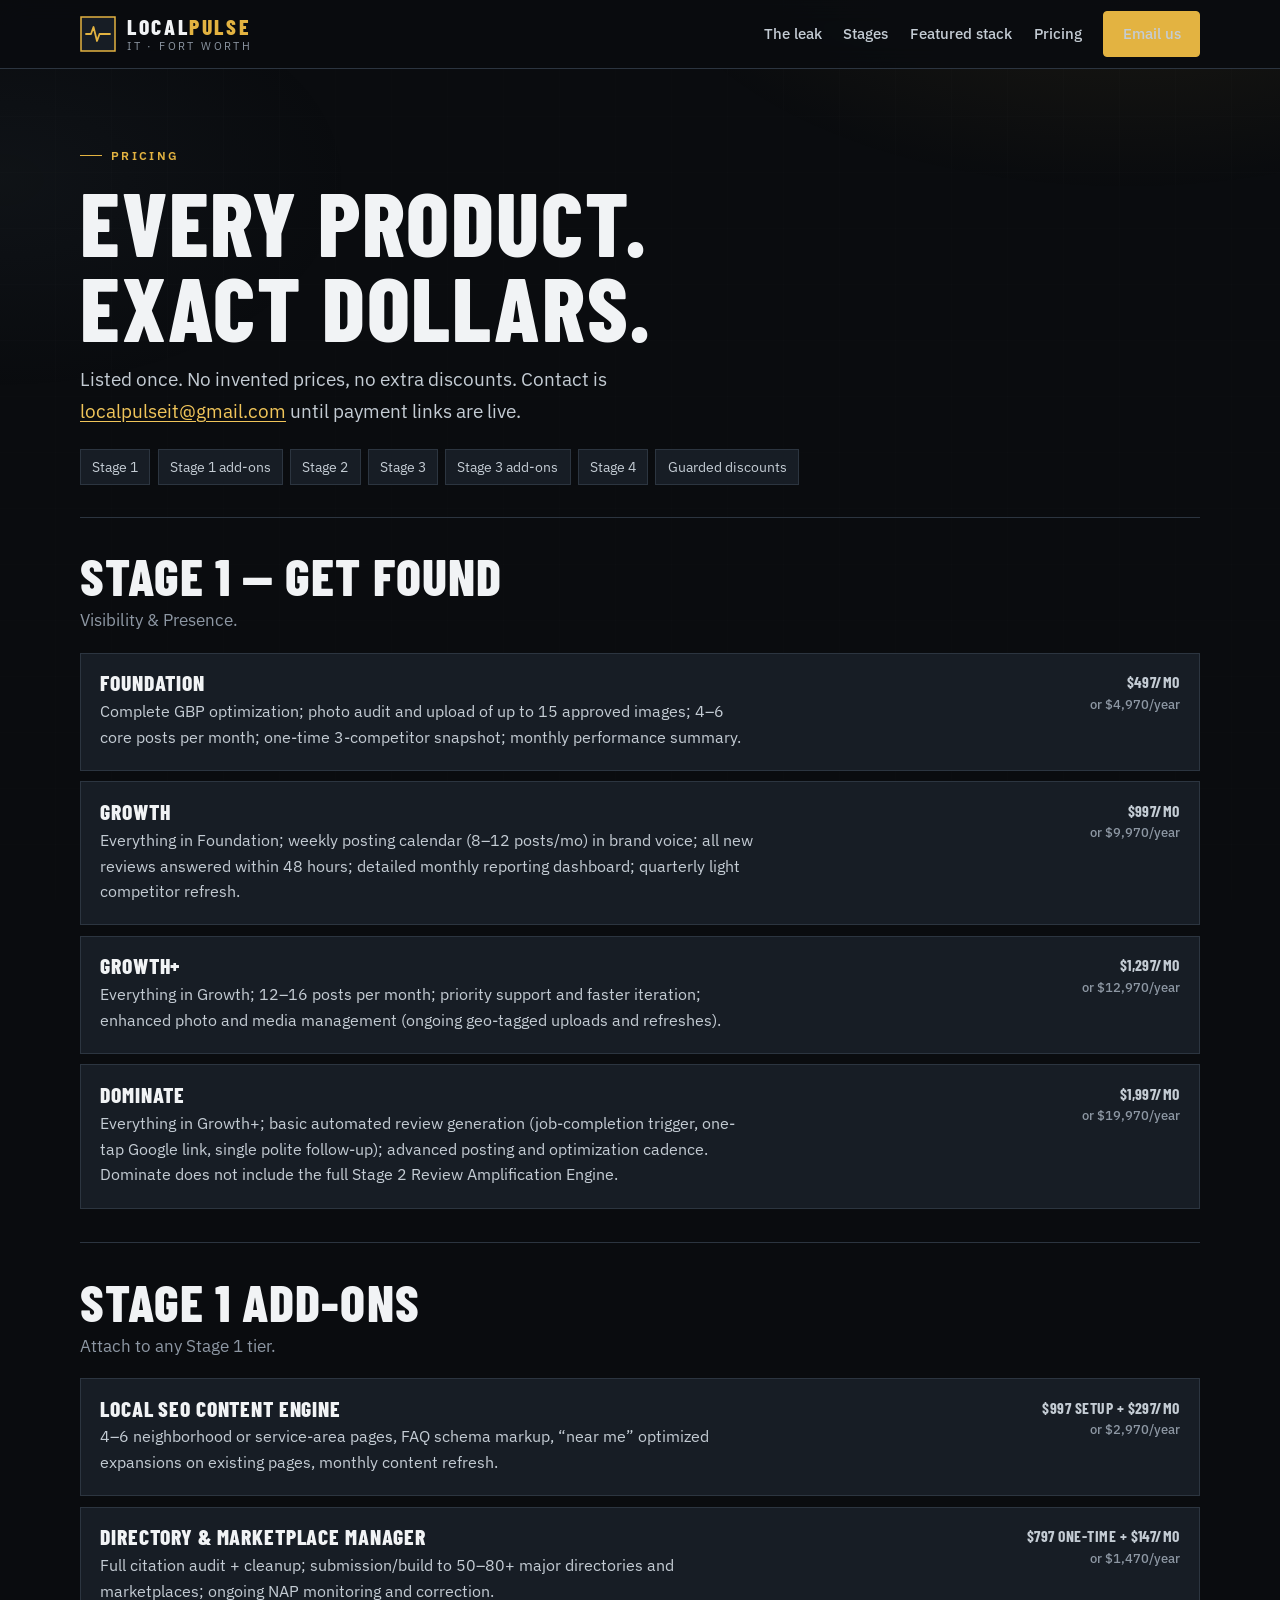
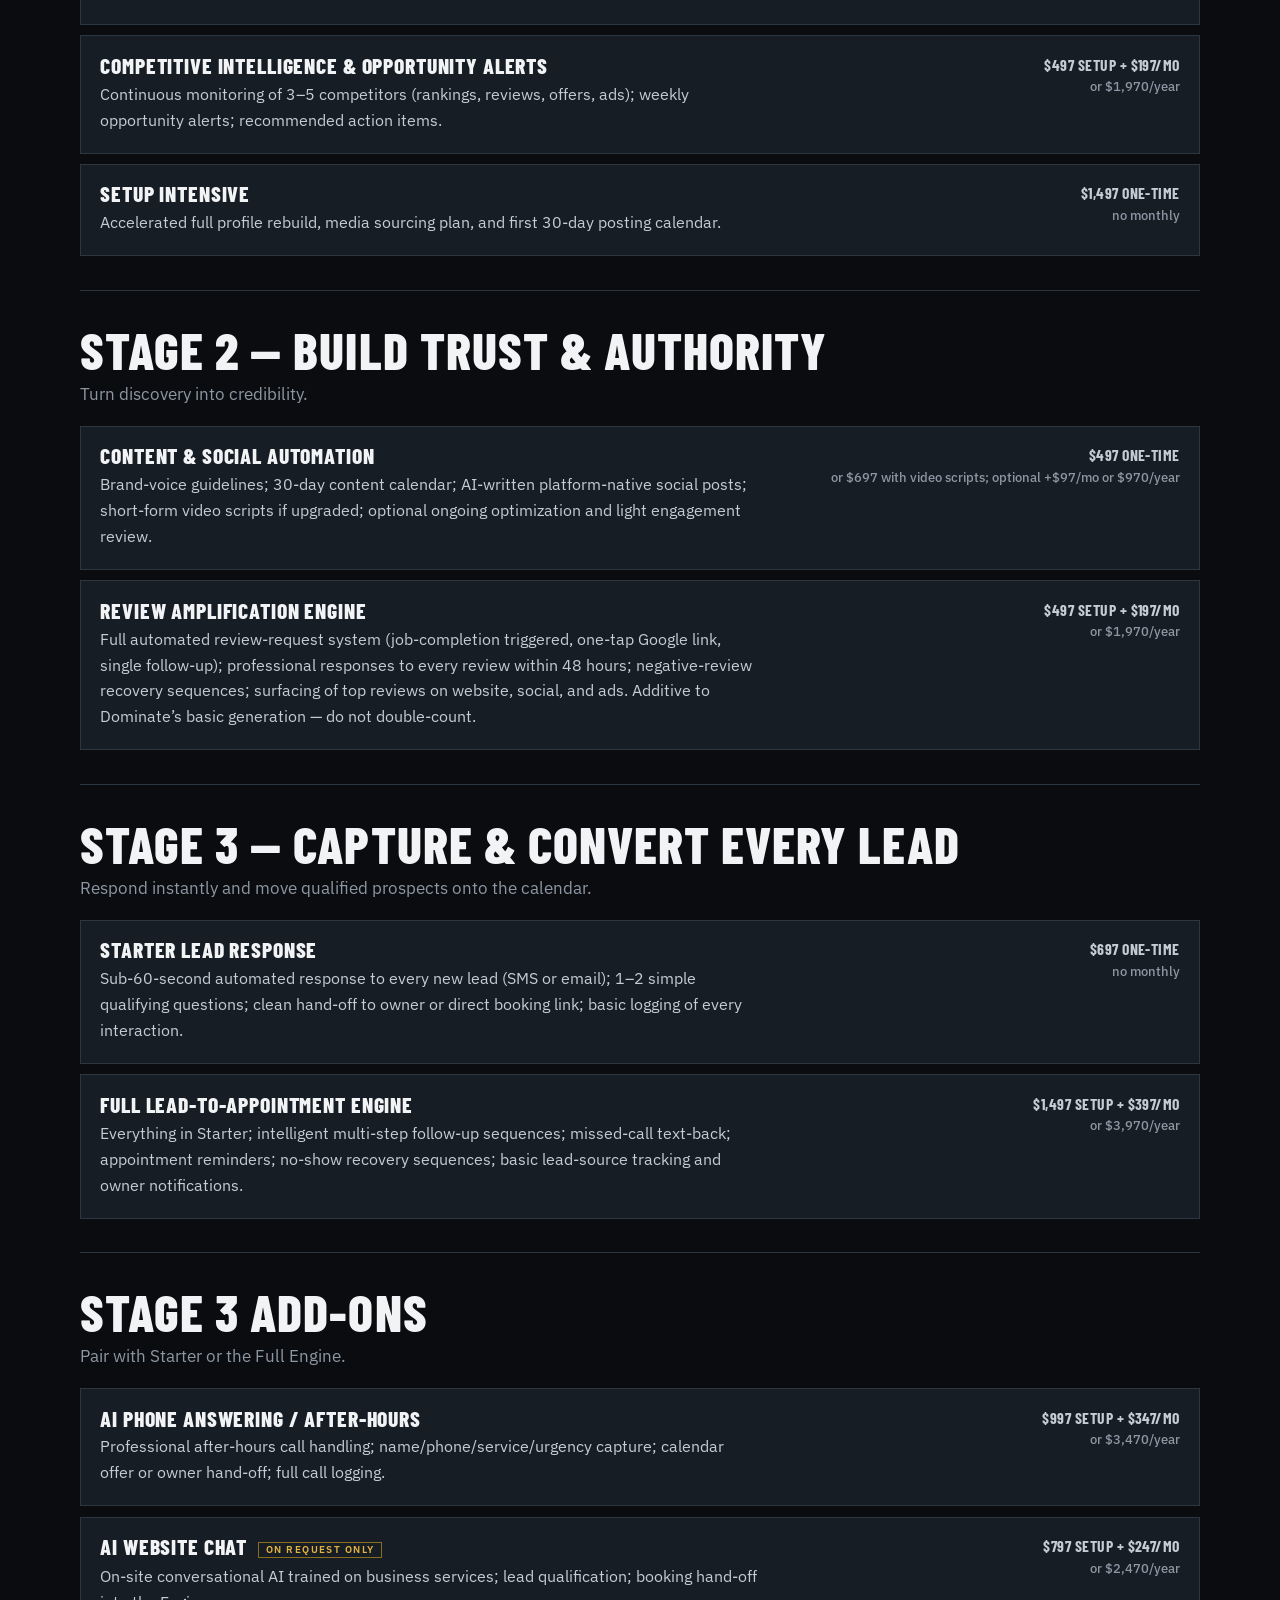
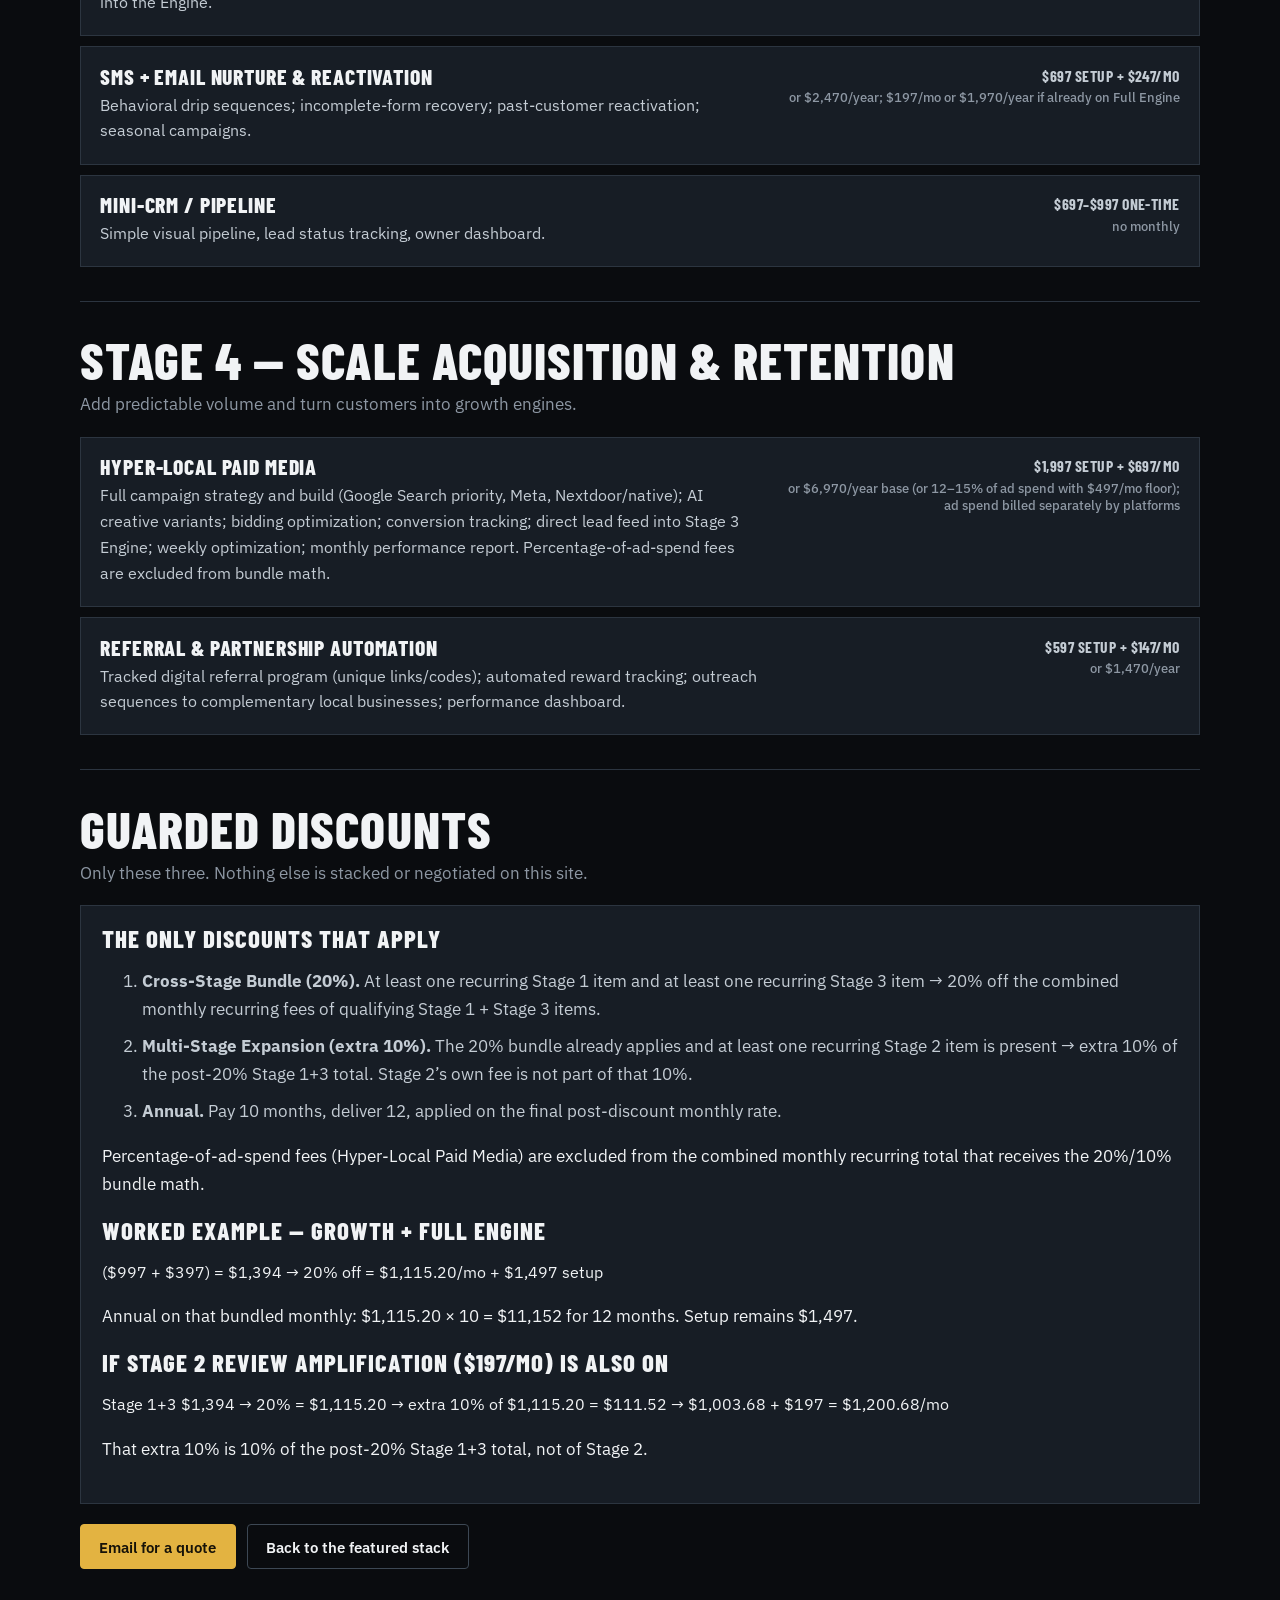
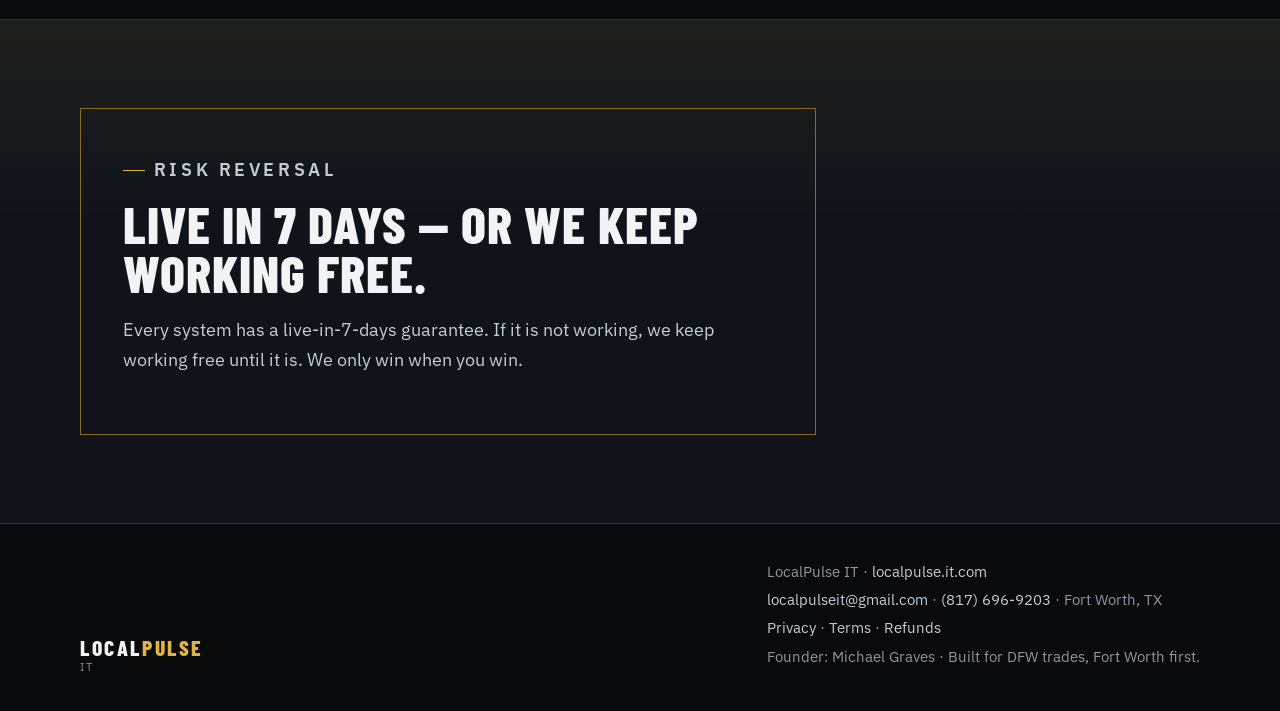
==== pricing.html @ 4c876ef5 "Publish LocalPulse IT public site." ====
<!DOCTYPE html>
<html lang="en">
<head>
  <meta charset="utf-8">
  <meta name="viewport" content="width=device-width, initial-scale=1">
  <title>Pricing — LocalPulse IT</title>
  <meta name="description" content="Exact LocalPulse IT pricing for Stage 1–4 local marketing and lead systems. Fort Worth and DFW trades. No invented discounts — Cross-Stage Bundle, Multi-Stage Expansion, and annual (10 paid / 12 delivered) only.">
  <link rel="canonical" href="https://localpulse.it.com/pricing.html">
  <meta name="theme-color" content="#0a0c0f">
  <meta property="og:type" content="website">
  <meta property="og:locale" content="en_US">
  <meta property="og:site_name" content="LocalPulse IT">
  <meta property="og:url" content="https://localpulse.it.com/pricing.html">
  <meta property="og:title" content="Pricing — LocalPulse IT">
  <meta property="og:description" content="Every LocalPulse IT product, price, and deliverable. Guarded discounts only.">
  <meta property="og:image" content="https://localpulse.it.com/assets/og.png">
  <meta name="twitter:card" content="summary_large_image">
  <link rel="icon" href="assets/favicon.svg" type="image/svg+xml">
  <link rel="preconnect" href="https://fonts.googleapis.com">
  <link rel="preconnect" href="https://fonts.gstatic.com" crossorigin>
  <link href="https://fonts.googleapis.com/css2?family=Barlow+Condensed:wght@600;700;800&family=IBM+Plex+Sans:wght@400;500;600&display=swap" rel="stylesheet">
  <link rel="stylesheet" href="css/styles.css">
</head>
<body>
  <a class="skip" href="#main">Skip to content</a>
  <header class="site-header">
    <div class="header-inner">
      <a class="brand" href="index.html">
        <svg class="brand-mark" viewBox="0 0 36 36" aria-hidden="true">
        <rect x="1" y="1" width="34" height="34" fill="#171d25" stroke="#e3b341" stroke-width="1.5"/>
        <path d="M6 18h5l2.5-7 3.5 14 2.5-7H30" fill="none" stroke="#e3b341" stroke-width="1.8" stroke-linejoin="round" stroke-linecap="round"/>
      </svg>
        <span class="brand-type">
          <span class="brand-word">Local<span>Pulse</span></span>
          <span class="brand-sub">IT · Fort Worth</span>
        </span>
      </a>
      <button class="nav-toggle" type="button" data-nav-toggle aria-expanded="false" aria-controls="site-nav">
        <span></span>
        <span class="visually-hidden" style="position:absolute;width:1px;height:1px;overflow:hidden;clip:rect(0,0,0,0)">Menu</span>
      </button>
      <nav class="nav" id="site-nav" data-nav>
        <a href="index.html#leak">The leak</a>
        <a href="index.html#stages">Stages</a>
        <a href="index.html#stack">Featured stack</a>
        <a href="pricing.html">Pricing</a>
        <a class="btn btn-amber" href="mailto:localpulseit@gmail.com?subject=LocalPulse%20IT%20pricing">Email us</a>
      </nav>
    </div>
  </header>

  <main id="main">
    <section class="page-hero">
      <div class="wrap">
        <p class="kicker">Pricing</p>
        <h1>Every product.<br>Exact dollars.</h1>
        <p class="lede">Listed once. No invented prices, no extra discounts. Contact is <a href="mailto:localpulseit@gmail.com">localpulseit@gmail.com</a> until payment links are live.</p>
        <nav class="toc" aria-label="Pricing sections">
          <a href="#stage-1">Stage 1</a>
          <a href="#stage-1-addons">Stage 1 add-ons</a>
          <a href="#stage-2">Stage 2</a>
          <a href="#stage-3">Stage 3</a>
          <a href="#stage-3-addons">Stage 3 add-ons</a>
          <a href="#stage-4">Stage 4</a>
          <a href="#discounts">Guarded discounts</a>
        </nav>
      </div>
    </section>

    <div class="wrap catalog">
      <section class="stage-block" id="stage-1">
        <h2>Stage 1 — Get Found</h2>
        <p class="muted">Visibility &amp; Presence.</p>
        <div class="plist">
          <article class="prow">
            <div>
              <h3>Foundation</h3>
              <p>Complete GBP optimization; photo audit and upload of up to 15 approved images; 4–6 core posts per month; one-time 3-competitor snapshot; monthly performance summary.</p>
            </div>
            <p class="pprice">$497/mo<br><span>or $4,970/year</span></p>
          </article>

          <article class="prow">
            <div>
              <h3>Growth</h3>
              <p>Everything in Foundation; weekly posting calendar (8–12 posts/mo) in brand voice; all new reviews answered within 48 hours; detailed monthly reporting dashboard; quarterly light competitor refresh.</p>
            </div>
            <p class="pprice">$997/mo<br><span>or $9,970/year</span></p>
          </article>

          <article class="prow">
            <div>
              <h3>Growth+</h3>
              <p>Everything in Growth; 12–16 posts per month; priority support and faster iteration; enhanced photo and media management (ongoing geo-tagged uploads and refreshes).</p>
            </div>
            <p class="pprice">$1,297/mo<br><span>or $12,970/year</span></p>
          </article>

          <article class="prow">
            <div>
              <h3>Dominate</h3>
              <p>Everything in Growth+; basic automated review generation (job-completion trigger, one-tap Google link, single polite follow-up); advanced posting and optimization cadence. Dominate does not include the full Stage 2 Review Amplification Engine.</p>
            </div>
            <p class="pprice">$1,997/mo<br><span>or $19,970/year</span></p>
          </article>

        </div>
      </section>

      <section class="stage-block" id="stage-1-addons">
        <h2>Stage 1 add-ons</h2>
        <p class="muted">Attach to any Stage 1 tier.</p>
        <div class="plist">
          <article class="prow">
            <div>
              <h3>Local SEO Content Engine</h3>
              <p>4–6 neighborhood or service-area pages, FAQ schema markup, “near me” optimized expansions on existing pages, monthly content refresh.</p>
            </div>
            <p class="pprice">$997 setup + $297/mo<br><span>or $2,970/year</span></p>
          </article>

          <article class="prow">
            <div>
              <h3>Directory &amp; Marketplace Manager</h3>
              <p>Full citation audit + cleanup; submission/build to 50–80+ major directories and marketplaces; ongoing NAP monitoring and correction.</p>
            </div>
            <p class="pprice">$797 one-time + $147/mo<br><span>or $1,470/year</span></p>
          </article>

          <article class="prow">
            <div>
              <h3>Competitive Intelligence &amp; Opportunity Alerts</h3>
              <p>Continuous monitoring of 3–5 competitors (rankings, reviews, offers, ads); weekly opportunity alerts; recommended action items.</p>
            </div>
            <p class="pprice">$497 setup + $197/mo<br><span>or $1,970/year</span></p>
          </article>

          <article class="prow">
            <div>
              <h3>Setup Intensive</h3>
              <p>Accelerated full profile rebuild, media sourcing plan, and first 30-day posting calendar.</p>
            </div>
            <p class="pprice">$1,497 one-time<br><span>no monthly</span></p>
          </article>

        </div>
      </section>

      <section class="stage-block" id="stage-2">
        <h2>Stage 2 — Build Trust &amp; Authority</h2>
        <p class="muted">Turn discovery into credibility.</p>
        <div class="plist">
          <article class="prow">
            <div>
              <h3>Content &amp; Social Automation</h3>
              <p>Brand-voice guidelines; 30-day content calendar; AI-written platform-native social posts; short-form video scripts if upgraded; optional ongoing optimization and light engagement review.</p>
            </div>
            <p class="pprice">$497 one-time<br><span>or $697 with video scripts; optional +$97/mo or $970/year</span></p>
          </article>

          <article class="prow">
            <div>
              <h3>Review Amplification Engine</h3>
              <p>Full automated review-request system (job-completion triggered, one-tap Google link, single follow-up); professional responses to every review within 48 hours; negative-review recovery sequences; surfacing of top reviews on website, social, and ads. Additive to Dominate’s basic generation — do not double-count.</p>
            </div>
            <p class="pprice">$497 setup + $197/mo<br><span>or $1,970/year</span></p>
          </article>

        </div>
      </section>

      <section class="stage-block" id="stage-3">
        <h2>Stage 3 — Capture &amp; Convert Every Lead</h2>
        <p class="muted">Respond instantly and move qualified prospects onto the calendar.</p>
        <div class="plist">
          <article class="prow">
            <div>
              <h3>Starter Lead Response</h3>
              <p>Sub-60-second automated response to every new lead (SMS or email); 1–2 simple qualifying questions; clean hand-off to owner or direct booking link; basic logging of every interaction.</p>
            </div>
            <p class="pprice">$697 one-time<br><span>no monthly</span></p>
          </article>

          <article class="prow">
            <div>
              <h3>Full Lead-to-Appointment Engine</h3>
              <p>Everything in Starter; intelligent multi-step follow-up sequences; missed-call text-back; appointment reminders; no-show recovery sequences; basic lead-source tracking and owner notifications.</p>
            </div>
            <p class="pprice">$1,497 setup + $397/mo<br><span>or $3,970/year</span></p>
          </article>

        </div>
      </section>

      <section class="stage-block" id="stage-3-addons">
        <h2>Stage 3 add-ons</h2>
        <p class="muted">Pair with Starter or the Full Engine.</p>
        <div class="plist">
          <article class="prow">
            <div>
              <h3>AI Phone Answering / After-Hours</h3>
              <p>Professional after-hours call handling; name/phone/service/urgency capture; calendar offer or owner hand-off; full call logging.</p>
            </div>
            <p class="pprice">$997 setup + $347/mo<br><span>or $3,470/year</span></p>
          </article>

          <article class="prow">
            <div>
              <h3>AI Website Chat <span class="badge">On request only</span></h3>
              <p>On-site conversational AI trained on business services; lead qualification; booking hand-off into the Engine.</p>
            </div>
            <p class="pprice">$797 setup + $247/mo<br><span>or $2,470/year</span></p>
          </article>

          <article class="prow">
            <div>
              <h3>SMS + Email Nurture &amp; Reactivation</h3>
              <p>Behavioral drip sequences; incomplete-form recovery; past-customer reactivation; seasonal campaigns.</p>
            </div>
            <p class="pprice">$697 setup + $247/mo<br><span>or $2,470/year; $197/mo or $1,970/year if already on Full Engine</span></p>
          </article>

          <article class="prow">
            <div>
              <h3>Mini-CRM / Pipeline</h3>
              <p>Simple visual pipeline, lead status tracking, owner dashboard.</p>
            </div>
            <p class="pprice">$697–$997 one-time<br><span>no monthly</span></p>
          </article>

        </div>
      </section>

      <section class="stage-block" id="stage-4">
        <h2>Stage 4 — Scale Acquisition &amp; Retention</h2>
        <p class="muted">Add predictable volume and turn customers into growth engines.</p>
        <div class="plist">
          <article class="prow">
            <div>
              <h3>Hyper-Local Paid Media</h3>
              <p>Full campaign strategy and build (Google Search priority, Meta, Nextdoor/native); AI creative variants; bidding optimization; conversion tracking; direct lead feed into Stage 3 Engine; weekly optimization; monthly performance report. Percentage-of-ad-spend fees are excluded from bundle math.</p>
            </div>
            <p class="pprice">$1,997 setup + $697/mo<br><span>or $6,970/year base (or 12–15% of ad spend with $497/mo floor); ad spend billed separately by platforms</span></p>
          </article>

          <article class="prow">
            <div>
              <h3>Referral &amp; Partnership Automation</h3>
              <p>Tracked digital referral program (unique links/codes); automated reward tracking; outreach sequences to complementary local businesses; performance dashboard.</p>
            </div>
            <p class="pprice">$597 setup + $147/mo<br><span>or $1,470/year</span></p>
          </article>

        </div>
      </section>

      <section class="stage-block" id="discounts">
        <h2>Guarded discounts</h2>
        <p class="muted">Only these three. Nothing else is stacked or negotiated on this site.</p>
        <div class="rules">
          <h3>The only discounts that apply</h3>
          <ol>
            <li><strong>Cross-Stage Bundle (20%).</strong> At least one recurring Stage 1 item and at least one recurring Stage 3 item → 20% off the combined monthly recurring fees of qualifying Stage 1 + Stage 3 items.</li>
            <li><strong>Multi-Stage Expansion (extra 10%).</strong> The 20% bundle already applies and at least one recurring Stage 2 item is present → extra 10% of the post-20% Stage 1+3 total. Stage 2’s own fee is not part of that 10%.</li>
            <li><strong>Annual.</strong> Pay 10 months, deliver 12, applied on the final post-discount monthly rate.</li>
          </ol>
          <p>Percentage-of-ad-spend fees (Hyper-Local Paid Media) are excluded from the combined monthly recurring total that receives the 20%/10% bundle math.</p>
          <h3 style="margin-top:1.3rem">Worked example — Growth + Full Engine</h3>
          <p class="mono">($997 + $397) = $1,394 → 20% off = $1,115.20/mo + $1,497 setup</p>
          <p>Annual on that bundled monthly: $1,115.20 × 10 = $11,152 for 12 months. Setup remains $1,497.</p>
          <h3 style="margin-top:1.3rem">If Stage 2 Review Amplification ($197/mo) is also on</h3>
          <p class="mono">Stage 1+3 $1,394 → 20% = $1,115.20 → extra 10% of $1,115.20 = $111.52 → $1,003.68 + $197 = $1,200.68/mo</p>
          <p>That extra 10% is 10% of the post-20% Stage 1+3 total, not of Stage 2.</p>
        </div>
        <div class="stack-actions" style="margin-top:1.25rem">
          <!-- STRIPE: drop payment links here when live -->
          <a class="stripe-slot" hidden data-stripe-link="growth" href="#">Stripe — Growth</a>
          <a class="stripe-slot" hidden data-stripe-link="engine" href="#">Stripe — Engine</a>
          <a class="stripe-slot" hidden data-stripe-link="bundle" href="#">Stripe — Bundle</a>
          <a class="btn btn-amber" href="mailto:localpulseit@gmail.com?subject=LocalPulse%20IT%20%E2%80%94%20quote">Email for a quote</a>
          <a class="btn btn-ghost" href="index.html#stack">Back to the featured stack</a>
        </div>
      </section>
    </div>

    <section class="band guarantee" style="border-top:1px solid var(--line)">
      <div class="wrap">
        <div class="guarantee-box">
          <p class="kicker">Risk reversal</p>
          <h2>Live in 7 days — or we keep working free.</h2>
          <p>Every system has a live-in-7-days guarantee. If it is not working, we keep working free until it is. We only win when you win.</p>
        </div>
      </div>
    </section>
  </main>
  <footer class="site-footer">
    <div class="wrap foot-grid">
      <div>
        <a class="brand" href="index.html">
          <span class="brand-type">
            <span class="brand-word">Local<span>Pulse</span></span>
            <span class="brand-sub">IT</span>
          </span>
        </a>
      </div>
      <div class="foot-meta">
        <p>LocalPulse IT · <a href="https://localpulse.it.com">localpulse.it.com</a></p>
        <p><a href="mailto:localpulseit@gmail.com">localpulseit@gmail.com</a> · <a href="tel:+18176969203">(817) 696-9203</a> · Fort Worth, TX</p>
        <p><a href="privacy.html">Privacy</a> · <a href="terms.html">Terms</a> · <a href="refund.html">Refunds</a></p>
        <p>Founder: Michael Graves · Built for DFW trades, Fort Worth first.</p>
      </div>
    </div>
  </footer>
  <script src="js/nav.js" defer></script>

</body>
</html>
---- css/styles.css ----
/* LocalPulse IT — public site
   Dark steel + work-light amber. Trades-adjacent, not SaaS purple.
   Two type families only (Barlow Condensed + IBM Plex Sans). */

:root {
  --bg: #0a0c0f;
  --bg-2: #10141a;
  --bg-3: #171d25;
  --bg-4: #1e2630;
  --line: #2c3540;
  --line-2: #3d4854;
  --text: #f1f3f5;
  --text-2: #c4ccd4;
  --muted: #8d97a3;
  --amber: #e3b341;
  --amber-2: #f0c55a;
  --amber-d: #8a6d1c;
  --amber-ink: #161208;
  --max: 1120px;
  --pad: clamp(1.15rem, 4vw, 2.25rem);
  --display: "Barlow Condensed", "Arial Narrow", Impact, sans-serif;
  --body: "IBM Plex Sans", "Segoe UI", system-ui, sans-serif;
  --radius: 4px;
}

*,
*::before,
*::after { box-sizing: border-box; }

html { scroll-behavior: smooth; }

@media (prefers-reduced-motion: reduce) {
  html { scroll-behavior: auto; }
  *, *::before, *::after {
    animation-duration: 0.01ms !important;
    animation-iteration-count: 1 !important;
    transition-duration: 0.01ms !important;
  }
}

body {
  margin: 0;
  min-height: 100%;
  background: var(--bg);
  color: var(--text);
  font-family: var(--body);
  font-size: 1.0625rem;
  line-height: 1.65;
  -webkit-font-smoothing: antialiased;
  text-rendering: optimizeLegibility;
}

body::before {
  content: "";
  position: fixed;
  inset: 0;
  z-index: 0;
  pointer-events: none;
  background:
    radial-gradient(900px 480px at 88% -8%, rgba(227, 179, 65, 0.09), transparent 55%),
    radial-gradient(700px 420px at 0% 20%, rgba(80, 100, 120, 0.08), transparent 50%),
    repeating-linear-gradient(0deg, transparent, transparent 55px, rgba(255,255,255,0.016) 56px),
    repeating-linear-gradient(90deg, transparent, transparent 55px, rgba(255,255,255,0.016) 56px);
}

img, svg { max-width: 100%; display: block; }

a { color: var(--amber-2); text-underline-offset: 0.18em; }
a:hover { color: var(--amber); }
a:focus-visible,
button:focus-visible {
  outline: 2px solid var(--amber);
  outline-offset: 3px;
}

.skip {
  position: absolute;
  left: 0.75rem;
  top: -3rem;
  z-index: 80;
  background: var(--amber);
  color: var(--amber-ink);
  padding: 0.5rem 0.85rem;
  font-weight: 600;
  text-decoration: none;
}
.skip:focus { top: 0.75rem; }

.wrap {
  width: min(var(--max), calc(100% - var(--pad) * 2));
  margin-inline: auto;
}

/* ——— Header ——— */
.site-header {
  position: sticky;
  top: 0;
  z-index: 40;
  background: rgba(10, 12, 15, 0.88);
  backdrop-filter: blur(12px);
  border-bottom: 1px solid var(--line);
}

.header-inner {
  width: min(var(--max), calc(100% - var(--pad) * 2));
  margin-inline: auto;
  display: flex;
  align-items: center;
  justify-content: space-between;
  gap: 1rem;
  min-height: 4.25rem;
}

.brand {
  display: flex;
  align-items: center;
  gap: 0.7rem;
  text-decoration: none;
  color: inherit;
}

.brand-mark { width: 36px; height: 36px; flex: 0 0 36px; }
.brand-type { display: flex; flex-direction: column; line-height: 1; }
.brand-word {
  font-family: var(--display);
  font-weight: 800;
  font-size: 1.35rem;
  letter-spacing: 0.12em;
  text-transform: uppercase;
}
.brand-word span { color: var(--amber); }
.brand-sub {
  font-size: 0.68rem;
  letter-spacing: 0.22em;
  text-transform: uppercase;
  color: var(--muted);
  margin-top: 0.2rem;
}

.nav {
  display: flex;
  align-items: center;
  gap: 1.35rem;
}

.nav a {
  color: var(--text-2);
  text-decoration: none;
  font-size: 0.92rem;
  font-weight: 500;
}
.nav a:hover { color: var(--text); }

.nav-toggle {
  display: none;
  background: transparent;
  border: 1px solid var(--line-2);
  color: var(--text);
  width: 2.6rem;
  height: 2.6rem;
  border-radius: var(--radius);
  cursor: pointer;
  padding: 0;
}
.nav-toggle span,
.nav-toggle span::before,
.nav-toggle span::after {
  display: block;
  width: 1.1rem;
  height: 2px;
  background: var(--text);
  position: relative;
  margin: 0 auto;
}
.nav-toggle span::before,
.nav-toggle span::after {
  content: "";
  position: absolute;
  left: 0;
}
.nav-toggle span::before { top: -6px; }
.nav-toggle span::after { top: 6px; }

.btn {
  display: inline-flex;
  align-items: center;
  justify-content: center;
  gap: 0.45rem;
  min-height: 2.85rem;
  padding: 0.55rem 1.15rem;
  border-radius: var(--radius);
  font-family: var(--body);
  font-weight: 600;
  font-size: 0.95rem;
  text-decoration: none;
  border: 1px solid transparent;
  cursor: pointer;
  line-height: 1.2;
}
.btn-amber {
  background: var(--amber);
  color: var(--amber-ink);
  border-color: var(--amber);
}
.btn-amber:hover { background: var(--amber-2); color: var(--amber-ink); }
.btn-ghost {
  background: transparent;
  color: var(--text);
  border-color: var(--line-2);
}
.btn-ghost:hover { border-color: var(--amber); color: var(--amber-2); }
.btn-lg { min-height: 3.15rem; padding: 0.7rem 1.35rem; }

/* ——— Eyebrows / type ——— */
.kicker {
  display: inline-flex;
  align-items: center;
  gap: 0.55rem;
  font-size: 0.72rem;
  font-weight: 600;
  letter-spacing: 0.2em;
  text-transform: uppercase;
  color: var(--amber);
  margin: 0 0 0.85rem;
}
.kicker::before {
  content: "";
  width: 1.4rem;
  height: 1px;
  background: var(--amber);
}

h1, h2, h3, .display {
  font-family: var(--display);
  font-weight: 800;
  letter-spacing: 0.02em;
  line-height: 0.95;
  text-transform: uppercase;
  margin: 0;
}

h1 { font-size: clamp(2.6rem, 8.4vw, 5.6rem); }
h2 { font-size: clamp(2rem, 5vw, 3.25rem); }
h3 { font-size: 1.55rem; letter-spacing: 0.04em; }

.lede {
  font-size: clamp(1.05rem, 2vw, 1.2rem);
  color: var(--text-2);
  max-width: 40rem;
}

.muted { color: var(--muted); }
.center { text-align: center; }

/* ——— Hero ——— */
.hero {
  position: relative;
  z-index: 1;
  padding: clamp(3rem, 8vw, 6.5rem) 0 clamp(3.5rem, 8vw, 6rem);
  border-bottom: 1px solid var(--line);
}

.hero-grid {
  display: grid;
  grid-template-columns: 1.2fr 0.8fr;
  gap: clamp(2rem, 5vw, 4rem);
  align-items: end;
}

.hero h1 em {
  font-style: normal;
  color: var(--amber);
}

.hero-actions {
  display: flex;
  flex-wrap: wrap;
  gap: 0.75rem;
  margin-top: 1.75rem;
}

.hero-rail {
  background: var(--bg-3);
  border: 1px solid var(--line);
  padding: 1.35rem 1.4rem 1.5rem;
  box-shadow: 0 24px 50px rgba(0,0,0,0.35);
}

.rail-label {
  font-size: 0.7rem;
  letter-spacing: 0.18em;
  text-transform: uppercase;
  color: var(--muted);
  margin: 0 0 1rem;
}

.rail-step {
  display: grid;
  grid-template-columns: 2.4rem 1fr;
  gap: 0.65rem;
  padding: 0.7rem 0;
  border-top: 1px solid var(--line);
}
.rail-step:first-of-type { border-top: 0; padding-top: 0; }
.rail-num {
  font-family: var(--display);
  font-weight: 800;
  font-size: 1.35rem;
  color: var(--amber);
  letter-spacing: 0.04em;
}
.rail-step strong {
  display: block;
  font-size: 0.98rem;
}
.rail-step span {
  display: block;
  color: var(--muted);
  font-size: 0.88rem;
}

/* ——— Sections ——— */
section { position: relative; z-index: 1; scroll-margin-top: 88px; }

#main { scroll-margin-top: 88px; }
.band { padding: clamp(3.5rem, 8vw, 5.5rem) 0; }
.band + .band { border-top: 1px solid var(--line); }
.band-alt { background: var(--bg-2); }

.section-head {
  max-width: 40rem;
  margin-bottom: 2.25rem;
}
.section-head p { color: var(--text-2); }

/* Leak */
.leak-grid {
  display: grid;
  grid-template-columns: 1fr 1fr;
  gap: 1rem;
}
.leak-card {
  background: var(--bg-3);
  border: 1px solid var(--line);
  padding: 1.5rem 1.45rem 1.6rem;
  border-left: 3px solid var(--amber);
}
.leak-card h3 { margin-bottom: 0.65rem; }
.leak-card p { margin: 0; color: var(--text-2); }

/* Stages */
.stage-grid {
  display: grid;
  grid-template-columns: repeat(4, 1fr);
  gap: 0.75rem;
}
.stage {
  background: var(--bg-3);
  border: 1px solid var(--line);
  padding: 1.3rem 1.15rem 1.4rem;
  min-height: 100%;
}
.stage-index {
  font-family: var(--display);
  font-weight: 800;
  font-size: 2rem;
  color: var(--amber);
  letter-spacing: 0.04em;
  line-height: 1;
  margin-bottom: 1.1rem;
}
.stage h3 {
  font-size: 1.35rem;
  margin-bottom: 0.55rem;
}
.stage p { margin: 0; color: var(--text-2); font-size: 0.98rem; }
.stage-name {
  display: block;
  font-size: 0.72rem;
  letter-spacing: 0.14em;
  text-transform: uppercase;
  color: var(--muted);
  font-family: var(--body);
  font-weight: 600;
  margin-bottom: 0.35rem;
}

/* Featured stack */
.stack-panel {
  background: var(--bg-3);
  border: 1px solid var(--line);
  padding: clamp(1.4rem, 3vw, 2rem);
}
.stack-cols {
  display: grid;
  grid-template-columns: 1fr 1fr;
  gap: 1rem;
  margin-bottom: 1rem;
}
.offer {
  border: 1px solid var(--line);
  background: var(--bg-2);
  padding: 1.25rem 1.2rem 1.35rem;
}
.offer .tag {
  display: inline-block;
  font-size: 0.68rem;
  letter-spacing: 0.16em;
  text-transform: uppercase;
  color: var(--amber);
  font-weight: 600;
  margin-bottom: 0.45rem;
}
.offer h3 { margin: 0 0 0.45rem; font-size: 1.7rem; }
.price-line {
  font-family: var(--display);
  font-weight: 700;
  font-size: 1.55rem;
  letter-spacing: 0.03em;
  margin: 0.35rem 0 0.7rem;
}
.price-line small {
  display: block;
  font-family: var(--body);
  font-size: 0.88rem;
  font-weight: 500;
  letter-spacing: 0;
  text-transform: none;
  color: var(--muted);
  margin-top: 0.2rem;
}
.offer ul {
  margin: 0;
  padding: 0 0 0 1.05rem;
  color: var(--text-2);
}
.offer li { margin: 0.28rem 0; }

.math {
  border: 1px solid var(--amber-d);
  background: linear-gradient(180deg, rgba(227,179,65,0.08), rgba(227,179,65,0.03));
  padding: 1.3rem 1.25rem 1.4rem;
}
.math h3 { font-size: 1.45rem; margin-bottom: 0.55rem; }
.math-eq {
  font-family: var(--display);
  font-weight: 700;
  font-size: clamp(1.15rem, 2.6vw, 1.65rem);
  letter-spacing: 0.03em;
  line-height: 1.25;
  margin: 0.8rem 0;
}
.math-eq .result { color: var(--amber); }
.math p { color: var(--text-2); margin: 0.45rem 0; }
.math ol { color: var(--text-2); margin: 0.6rem 0 0; padding-left: 1.2rem; }
.math-note {
  font-size: 0.92rem;
  color: var(--muted);
  margin-top: 0.85rem !important;
}
.stack-actions {
  display: flex;
  flex-wrap: wrap;
  gap: 0.7rem;
  margin-top: 1.15rem;
}

/* How */
.how-grid {
  display: grid;
  grid-template-columns: repeat(3, 1fr);
  gap: 0.85rem;
  counter-reset: how;
}
.how-card {
  background: var(--bg-3);
  border: 1px solid var(--line);
  padding: 1.35rem 1.25rem;
}
.how-card h3 {
  font-size: 1.4rem;
  margin: 0.3rem 0 0.55rem;
}
.how-card p { margin: 0; color: var(--text-2); }
.how-n {
  font-family: var(--display);
  color: var(--amber);
  font-weight: 800;
  font-size: 1.25rem;
  letter-spacing: 0.08em;
}

/* Guarantee */
.guarantee {
  background:
    linear-gradient(180deg, rgba(227,179,65,0.07), transparent 40%),
    var(--bg-2);
}
.guarantee-box {
  border: 1px solid var(--amber-d);
  padding: clamp(1.6rem, 4vw, 2.6rem);
  max-width: 46rem;
}
.guarantee-box p { color: var(--text-2); font-size: 1.12rem; }
.quote-mark {
  font-family: var(--display);
  font-size: 1rem;
  letter-spacing: 0.16em;
  text-transform: uppercase;
  color: var(--amber);
  font-weight: 700;
  margin-top: 1.2rem;
}

/* Trades */
.trades {
  display: grid;
  grid-template-columns: repeat(3, 1fr);
  gap: 0.7rem;
}
.trade {
  display: flex;
  align-items: center;
  gap: 0.85rem;
  background: var(--bg-3);
  border: 1px solid var(--line);
  padding: 1rem 1.05rem;
}
.trade svg { width: 28px; height: 28px; flex: 0 0 28px; color: var(--amber); }
.trade strong {
  font-family: var(--display);
  font-size: 1.25rem;
  letter-spacing: 0.08em;
  text-transform: uppercase;
  display: block;
}
.trade span { color: var(--muted); font-size: 0.85rem; }

/* Footer */
.site-footer {
  position: relative;
  z-index: 1;
  border-top: 1px solid var(--line);
  padding: 2rem 0 2.4rem;
  background: #080a0c;
}
.foot-grid {
  display: flex;
  flex-wrap: wrap;
  justify-content: space-between;
  gap: 1rem 2rem;
  align-items: flex-end;
}
.foot-meta {
  color: var(--muted);
  font-size: 0.92rem;
}
.foot-meta a { color: var(--text-2); text-decoration: none; }
.foot-meta a:hover { color: var(--amber); }
.foot-meta p { margin: 0.25rem 0; }

/* ——— Pricing page ——— */
.page-hero { padding: clamp(2.6rem, 6vw, 4.2rem) 0 2rem; }
.page-hero .lede { margin-top: 0.9rem; }

.toc {
  display: flex;
  flex-wrap: wrap;
  gap: 0.45rem;
  margin: 1.4rem 0 0;
}
.toc a {
  text-decoration: none;
  color: var(--text-2);
  border: 1px solid var(--line);
  padding: 0.35rem 0.7rem;
  font-size: 0.85rem;
  background: var(--bg-3);
}
.toc a:hover { border-color: var(--amber); color: var(--amber-2); }

.catalog { padding-bottom: 1rem; }
.stage-block { padding: 2.1rem 0; border-top: 1px solid var(--line); }
.stage-block h2 { margin-bottom: 0.35rem; }
.stage-block > .muted { margin: 0 0 1.15rem; }

.plist { display: grid; gap: 0.65rem; }
.prow {
  display: grid;
  grid-template-columns: minmax(0, 1.15fr) minmax(14rem, 0.7fr);
  gap: 1rem 1.4rem;
  background: var(--bg-3);
  border: 1px solid var(--line);
  padding: 1.15rem 1.2rem 1.2rem;
}
.prow h3 {
  font-size: 1.35rem;
  margin: 0 0 0.4rem;
}
.prow p { margin: 0; color: var(--text-2); font-size: 0.98rem; }
.pprice {
  font-family: var(--display);
  font-weight: 700;
  letter-spacing: 0.03em;
  font-size: 1.25rem;
  line-height: 1.3;
  text-align: right;
  text-transform: uppercase;
}
.pprice span {
  display: block;
  font-family: var(--body);
  font-size: 0.82rem;
  font-weight: 500;
  letter-spacing: 0;
  text-transform: none;
  color: var(--muted);
  margin-top: 0.2rem;
}
.badge {
  display: inline-block;
  font-family: var(--body);
  font-size: 0.65rem;
  letter-spacing: 0.14em;
  text-transform: uppercase;
  border: 1px solid var(--amber-d);
  color: var(--amber);
  padding: 0.12rem 0.4rem;
  margin-left: 0.4rem;
  vertical-align: 0.15rem;
  font-weight: 600;
}

.rules {
  background: var(--bg-3);
  border: 1px solid var(--line);
  padding: 1.3rem 1.3rem 1.45rem;
}
.rules h3 { margin-bottom: 0.7rem; }
.rules li { margin: 0.55rem 0; color: var(--text-2); }
.rules code, .mono {
  font-family: ui-monospace, "IBM Plex Sans", monospace;
  font-size: 0.95em;
  color: var(--text);
}

.stripe-slot { display: none; }

/* ——— Mobile ——— */
@media (max-width: 880px) {
  .hero-grid,
  .leak-grid,
  .stack-cols,
  .how-grid { grid-template-columns: 1fr; }
  .stage-grid { grid-template-columns: 1fr 1fr; }
  .trades { grid-template-columns: 1fr 1fr; }
  .prow {
    grid-template-columns: 1fr;
  }
  .pprice { text-align: left; }
}

@media (max-width: 680px) {
  .nav-toggle { display: inline-flex; align-items: center; justify-content: center; }
  .nav {
    display: none;
    position: absolute;
    left: 0;
    right: 0;
    top: 100%;
    flex-direction: column;
    align-items: stretch;
    gap: 0;
    background: #10141a;
    border-bottom: 1px solid var(--line);
    padding: 0.5rem 0 1rem;
  }
  .nav.is-open { display: flex; }
  .nav a, .nav .btn {
    margin: 0.25rem var(--pad);
  }
  .header-inner { position: relative; }
  .stage-grid,
  .trades { grid-template-columns: 1fr; }
  .brand-word { font-size: 1.15rem; letter-spacing: 0.1em; }
}

@media (min-width: 681px) {
  .nav { display: flex !important; }
}
.visually-hidden{position:absolute;width:1px;height:1px;padding:0;margin:-1px;overflow:hidden;clip:rect(0,0,0,0);white-space:nowrap;border:0}
html{color-scheme:dark}.stage h3{font-size:clamp(1.15rem,1.8vw,1.4rem);line-height:1}.stage:hover,.prow:hover,.offer:hover{border-color:var(--line-2)}

/* ——— Legal / policy pages ——— */
.legal {
  max-width: 42rem;
  padding: 0 0 clamp(3rem, 7vw, 4.5rem);
}
.legal h2 {
  font-size: clamp(1.45rem, 3vw, 1.85rem);
  margin: 2.1rem 0 0.65rem;
}
.legal h3 {
  font-size: 1.25rem;
  margin: 1.4rem 0 0.45rem;
}
.legal p,
.legal li { color: var(--text-2); }
.legal p { margin: 0.7rem 0; }
.legal ul,
.legal ol { margin: 0.4rem 0 0.8rem; padding-left: 1.2rem; }
.legal li { margin: 0.28rem 0; }
.page-hero .muted { margin-top: 0.85rem; }
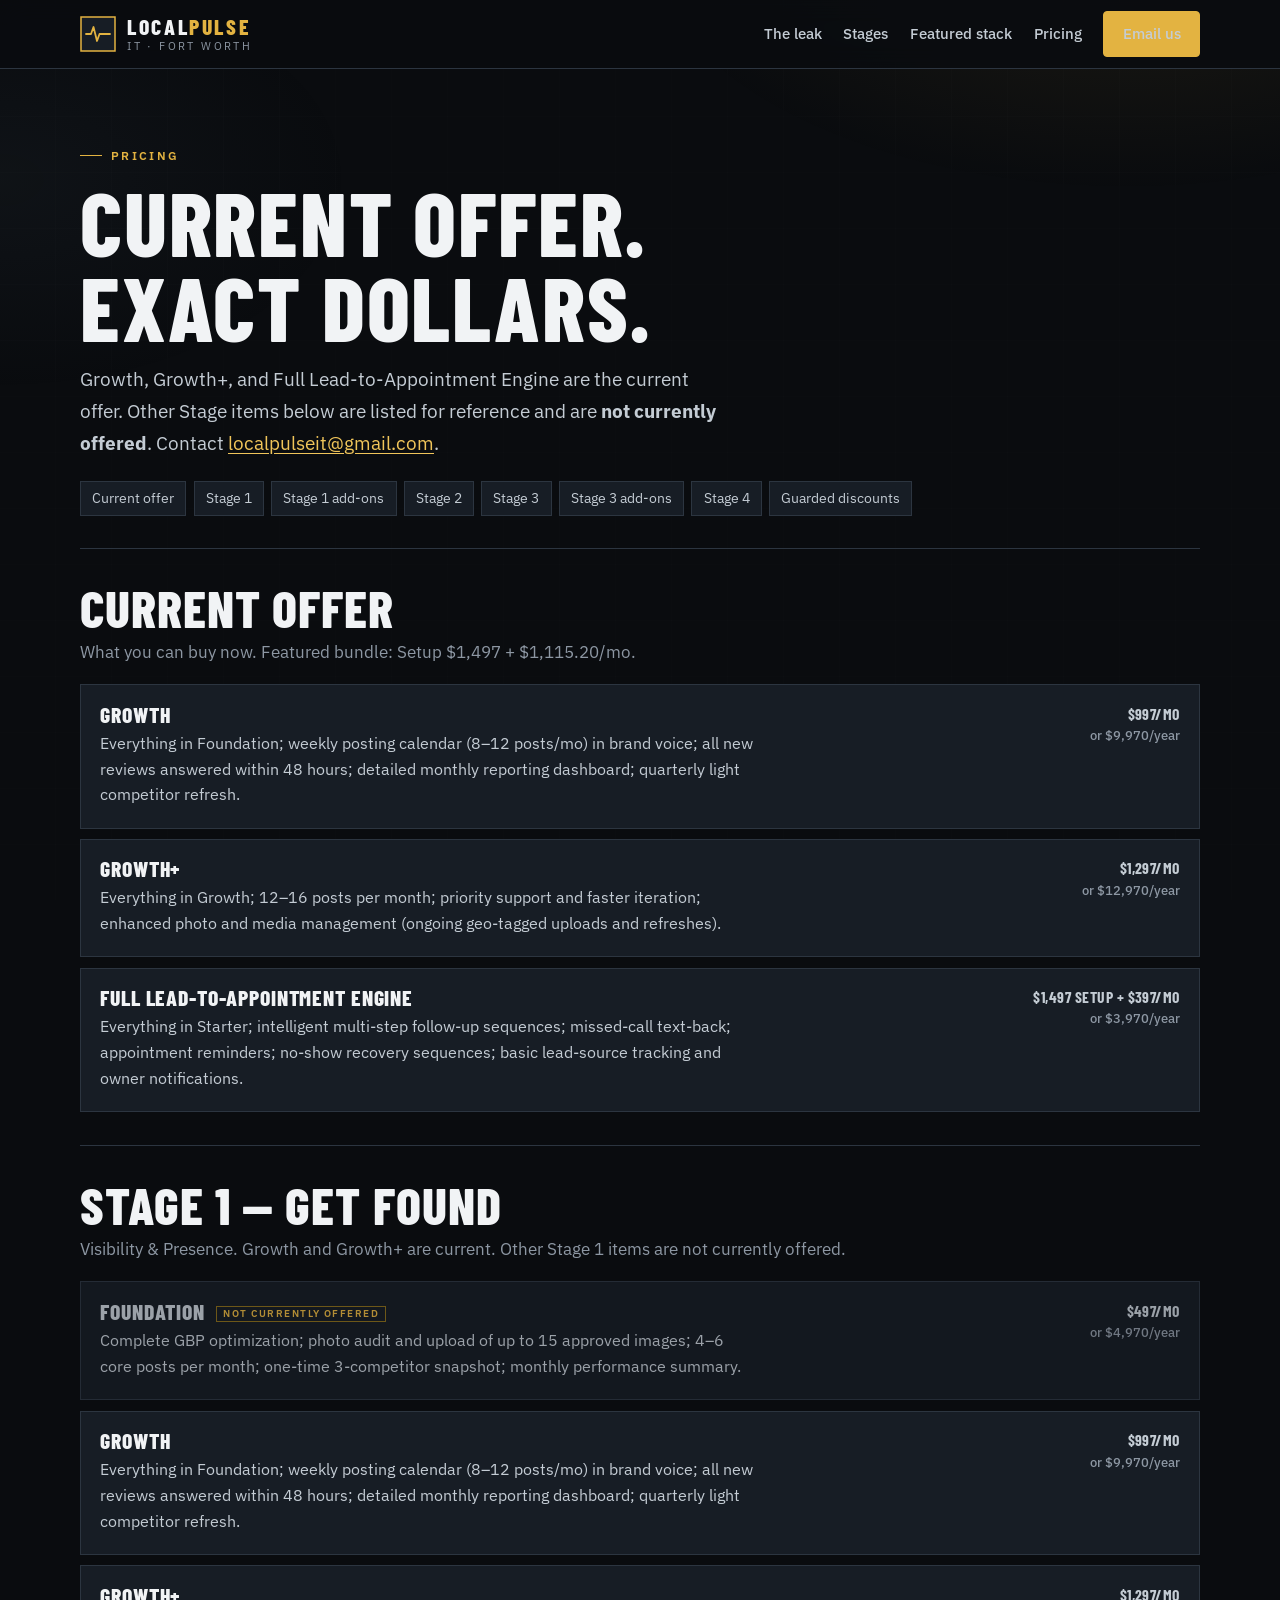
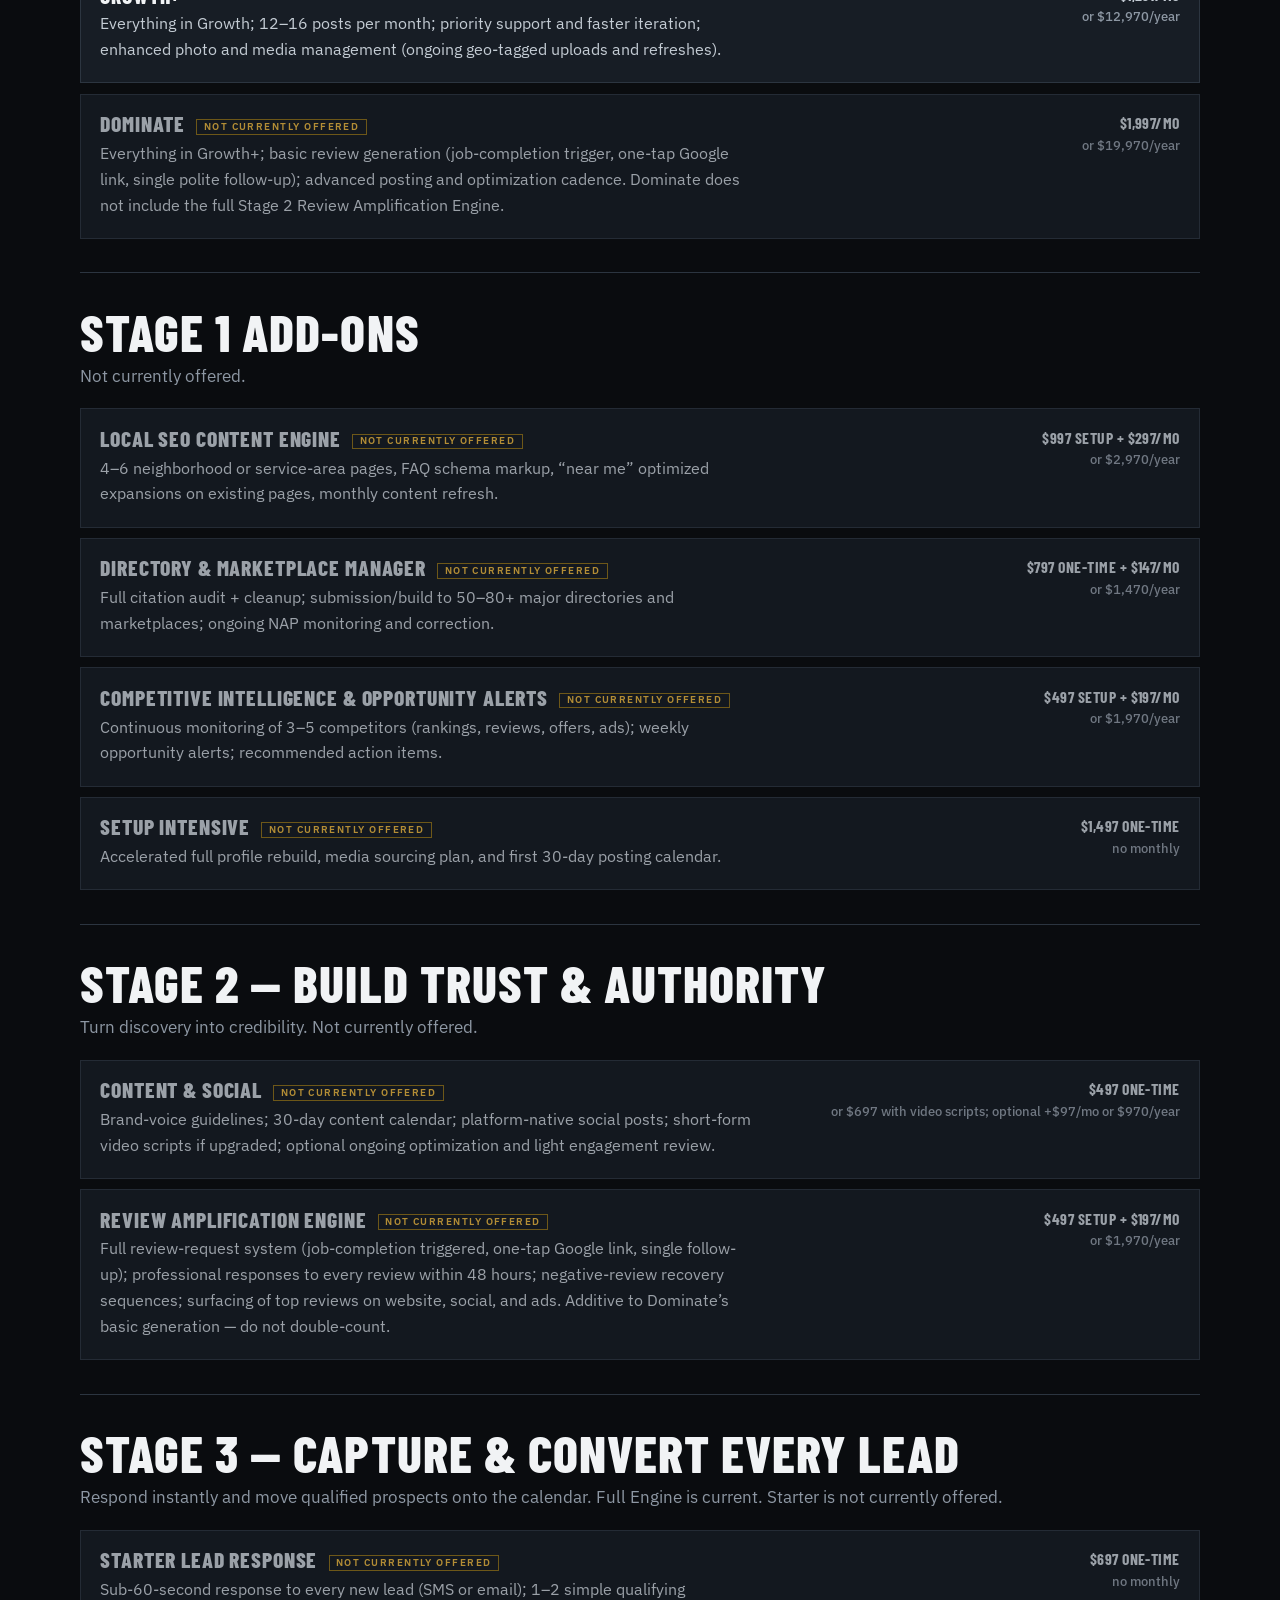
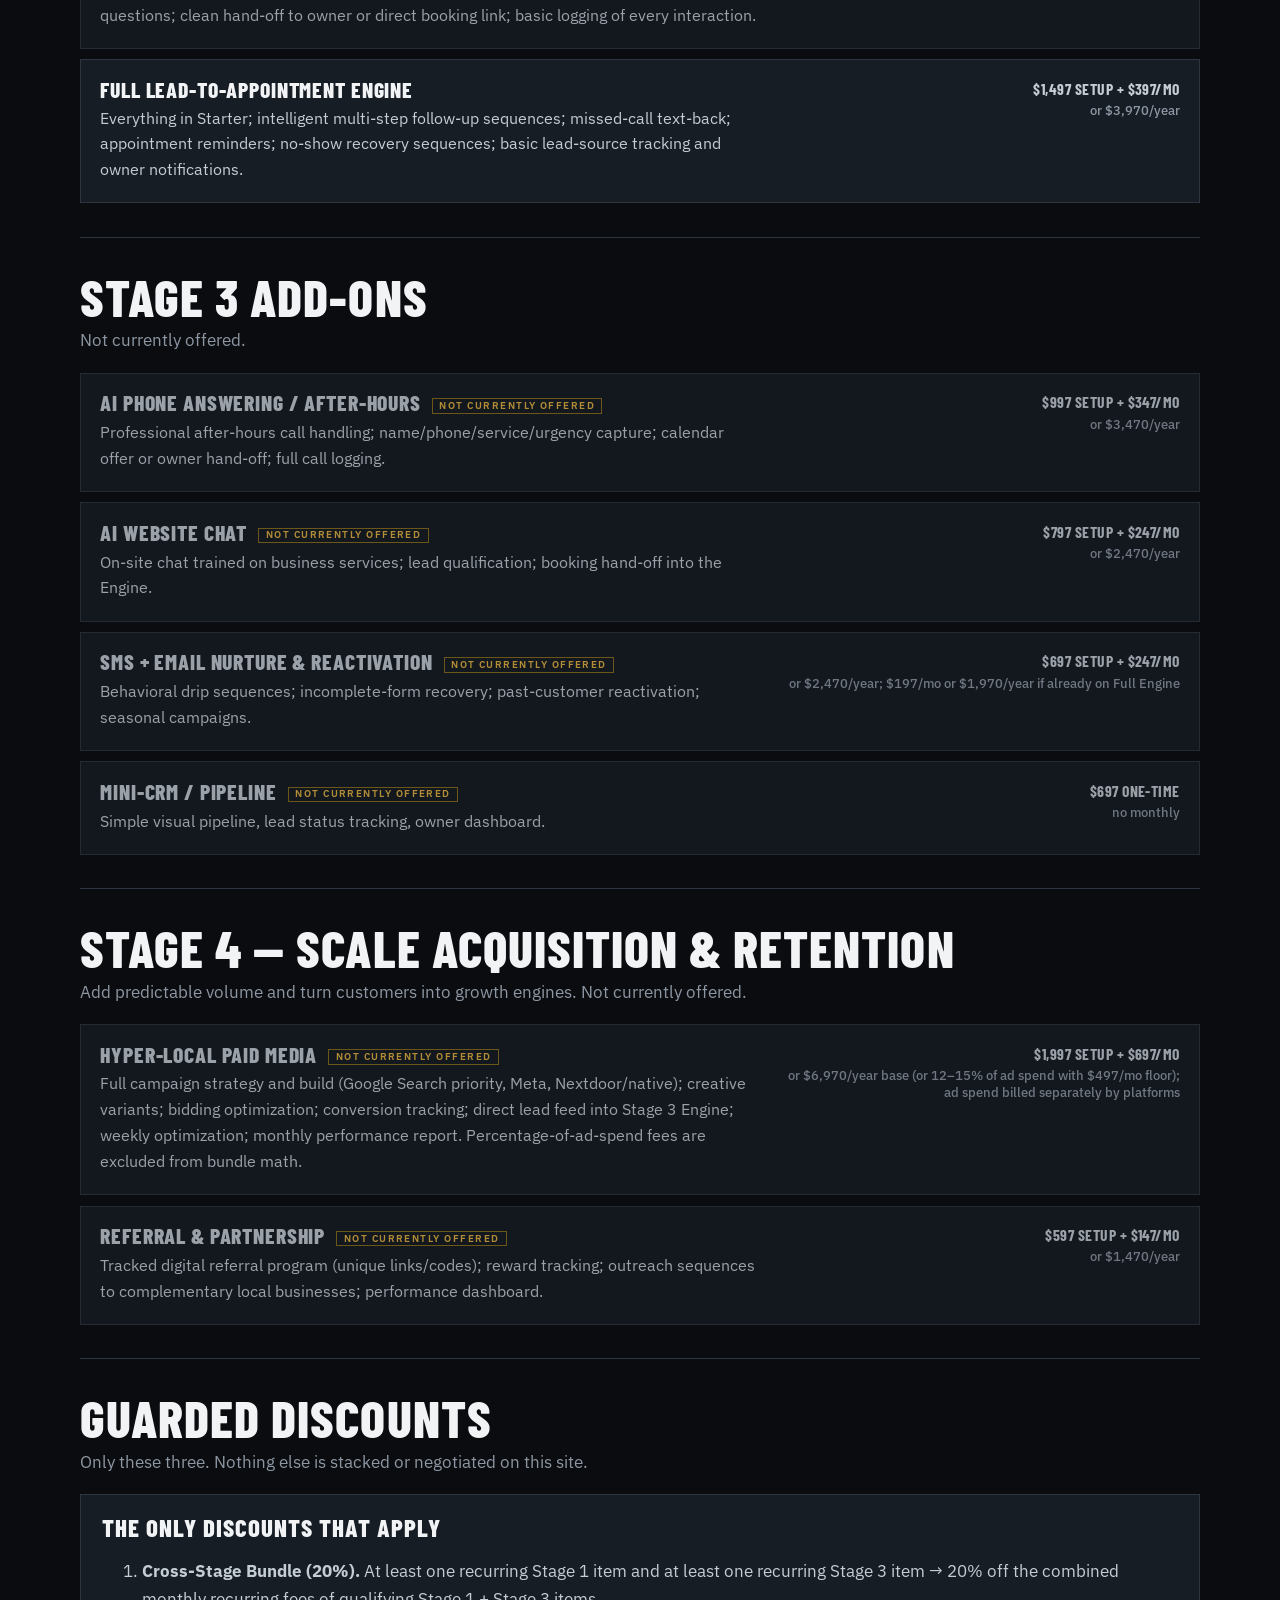
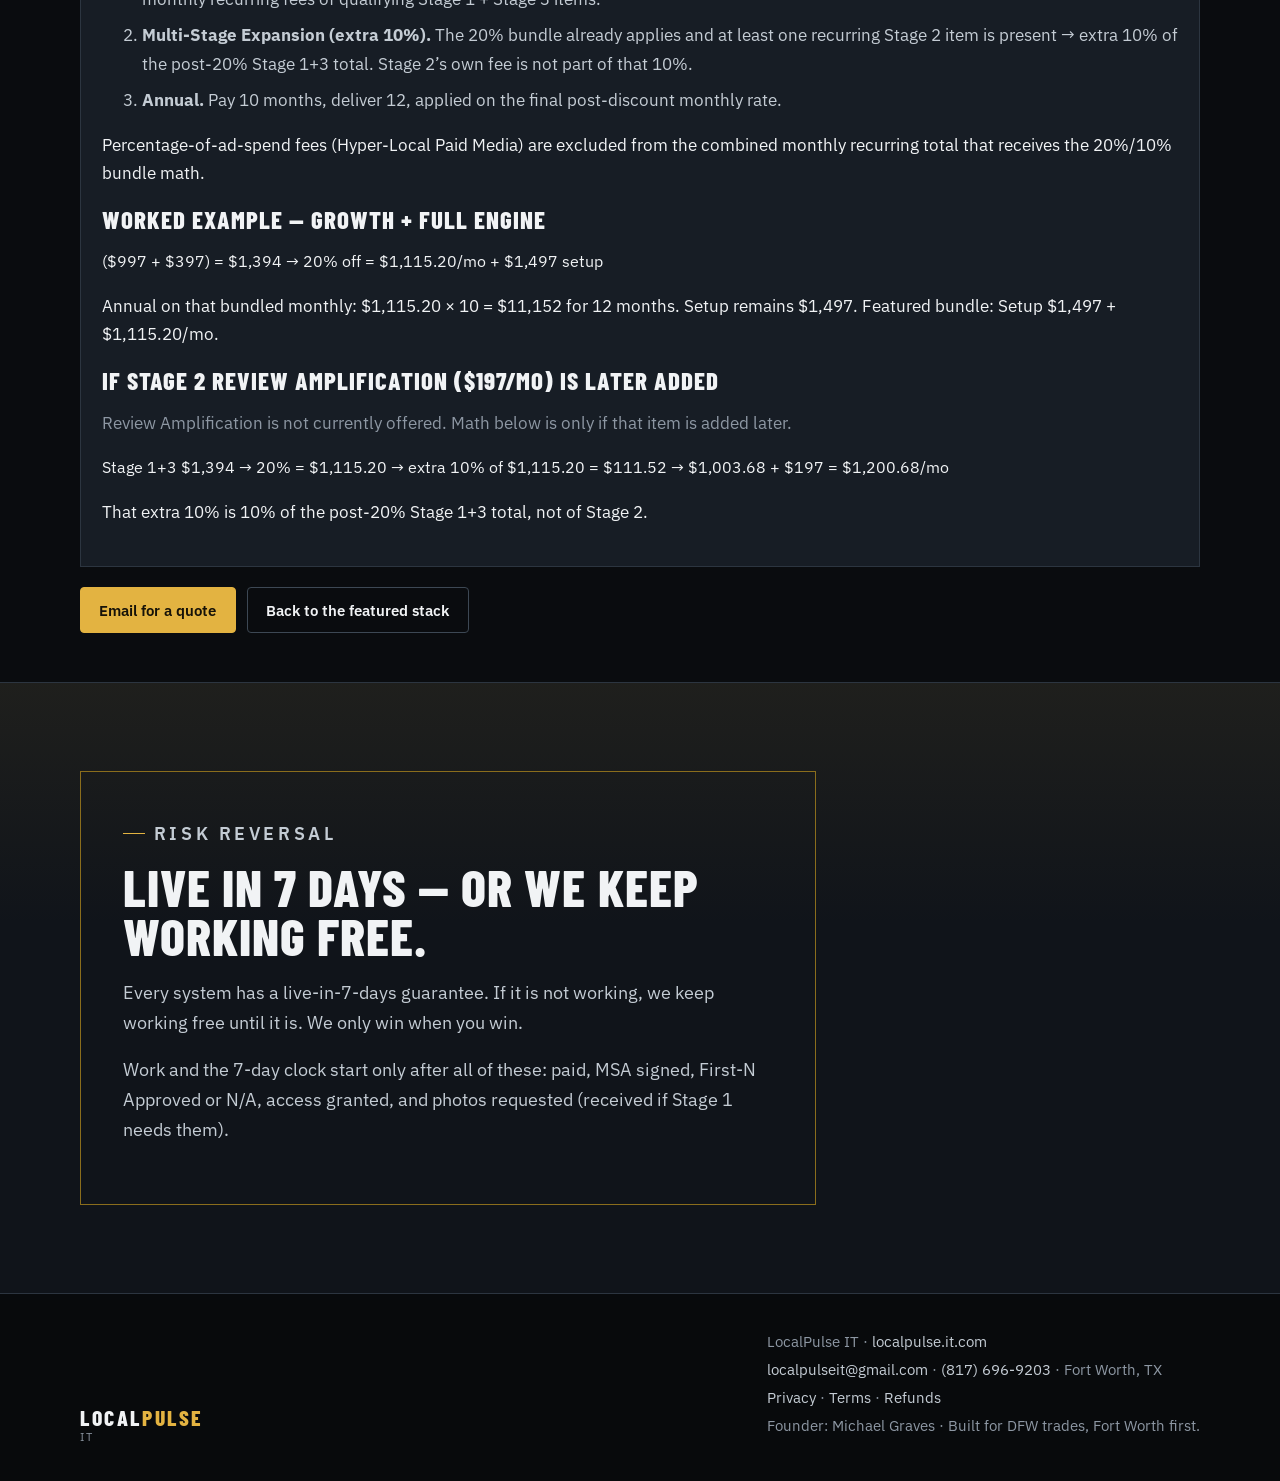
==== commit ae44aefd: "Close public-site design holes for LocalPulse-OS 3.5. Current offer, 30-day cancel notice, and pay≠d" ====
--- a/pricing.html
+++ b/pricing.html
@@ -4,7 +4,7 @@
   <meta charset="utf-8">
   <meta name="viewport" content="width=device-width, initial-scale=1">
   <title>Pricing — LocalPulse IT</title>
-  <meta name="description" content="Exact LocalPulse IT pricing for Stage 1–4 local marketing and lead systems. Fort Worth and DFW trades. No invented discounts — Cross-Stage Bundle, Multi-Stage Expansion, and annual (10 paid / 12 delivered) only.">
+  <meta name="description" content="LocalPulse IT pricing. Current offer: Growth, Growth+, and Full Lead-to-Appointment Engine. Fort Worth and DFW trades. Guarded discounts only.">
   <link rel="canonical" href="https://localpulse.it.com/pricing.html">
   <meta name="theme-color" content="#0a0c0f">
   <meta property="og:type" content="website">
@@ -12,7 +12,7 @@
   <meta property="og:site_name" content="LocalPulse IT">
   <meta property="og:url" content="https://localpulse.it.com/pricing.html">
   <meta property="og:title" content="Pricing — LocalPulse IT">
-  <meta property="og:description" content="Every LocalPulse IT product, price, and deliverable. Guarded discounts only.">
+  <meta property="og:description" content="Current LocalPulse IT offer: Growth, Growth+, Full Engine. Other Stage items listed as not currently offered.">
   <meta property="og:image" content="https://localpulse.it.com/assets/og.png">
   <meta name="twitter:card" content="summary_large_image">
   <link rel="icon" href="assets/favicon.svg" type="image/svg+xml">
@@ -53,9 +53,10 @@
     <section class="page-hero">
       <div class="wrap">
         <p class="kicker">Pricing</p>
-        <h1>Every product.<br>Exact dollars.</h1>
-        <p class="lede">Listed once. No invented prices, no extra discounts. Contact is <a href="mailto:localpulseit@gmail.com">localpulseit@gmail.com</a> until payment links are live.</p>
+        <h1>Current offer.<br>Exact dollars.</h1>
+        <p class="lede">Growth, Growth+, and Full Lead-to-Appointment Engine are the current offer. Other Stage items below are listed for reference and are <strong>not currently offered</strong>. Contact <a href="mailto:localpulseit@gmail.com">localpulseit@gmail.com</a>.</p>
         <nav class="toc" aria-label="Pricing sections">
+          <a href="#current">Current offer</a>
           <a href="#stage-1">Stage 1</a>
           <a href="#stage-1-addons">Stage 1 add-ons</a>
           <a href="#stage-2">Stage 2</a>
@@ -68,13 +69,41 @@
     </section>
 
     <div class="wrap catalog">
+      <section class="stage-block" id="current">
+        <h2>Current offer</h2>
+        <p class="muted">What you can buy now. Featured bundle: Setup $1,497 + $1,115.20/mo.</p>
+        <div class="plist">
+          <article class="prow">
+            <div>
+              <h3>Growth</h3>
+              <p>Everything in Foundation; weekly posting calendar (8–12 posts/mo) in brand voice; all new reviews answered within 48 hours; detailed monthly reporting dashboard; quarterly light competitor refresh.</p>
+            </div>
+            <p class="pprice">$997/mo<br><span>or $9,970/year</span></p>
+          </article>
+          <article class="prow">
+            <div>
+              <h3>Growth+</h3>
+              <p>Everything in Growth; 12–16 posts per month; priority support and faster iteration; enhanced photo and media management (ongoing geo-tagged uploads and refreshes).</p>
+            </div>
+            <p class="pprice">$1,297/mo<br><span>or $12,970/year</span></p>
+          </article>
+          <article class="prow">
+            <div>
+              <h3>Full Lead-to-Appointment Engine</h3>
+              <p>Everything in Starter; intelligent multi-step follow-up sequences; missed-call text-back; appointment reminders; no-show recovery sequences; basic lead-source tracking and owner notifications.</p>
+            </div>
+            <p class="pprice">$1,497 setup + $397/mo<br><span>or $3,970/year</span></p>
+          </article>
+        </div>
+      </section>
+
       <section class="stage-block" id="stage-1">
         <h2>Stage 1 — Get Found</h2>
-        <p class="muted">Visibility &amp; Presence.</p>
-        <div class="plist">
-          <article class="prow">
-            <div>
-              <h3>Foundation</h3>
+        <p class="muted">Visibility &amp; Presence. Growth and Growth+ are current. Other Stage 1 items are not currently offered.</p>
+        <div class="plist">
+          <article class="prow parked">
+            <div>
+              <h3>Foundation <span class="badge">Not currently offered</span></h3>
               <p>Complete GBP optimization; photo audit and upload of up to 15 approved images; 4–6 core posts per month; one-time 3-competitor snapshot; monthly performance summary.</p>
             </div>
             <p class="pprice">$497/mo<br><span>or $4,970/year</span></p>
@@ -96,10 +125,10 @@
             <p class="pprice">$1,297/mo<br><span>or $12,970/year</span></p>
           </article>
 
-          <article class="prow">
-            <div>
-              <h3>Dominate</h3>
-              <p>Everything in Growth+; basic automated review generation (job-completion trigger, one-tap Google link, single polite follow-up); advanced posting and optimization cadence. Dominate does not include the full Stage 2 Review Amplification Engine.</p>
+          <article class="prow parked">
+            <div>
+              <h3>Dominate <span class="badge">Not currently offered</span></h3>
+              <p>Everything in Growth+; basic review generation (job-completion trigger, one-tap Google link, single polite follow-up); advanced posting and optimization cadence. Dominate does not include the full Stage 2 Review Amplification Engine.</p>
             </div>
             <p class="pprice">$1,997/mo<br><span>or $19,970/year</span></p>
           </article>
@@ -109,35 +138,35 @@
 
       <section class="stage-block" id="stage-1-addons">
         <h2>Stage 1 add-ons</h2>
-        <p class="muted">Attach to any Stage 1 tier.</p>
-        <div class="plist">
-          <article class="prow">
-            <div>
-              <h3>Local SEO Content Engine</h3>
+        <p class="muted">Not currently offered.</p>
+        <div class="plist">
+          <article class="prow parked">
+            <div>
+              <h3>Local SEO Content Engine <span class="badge">Not currently offered</span></h3>
               <p>4–6 neighborhood or service-area pages, FAQ schema markup, “near me” optimized expansions on existing pages, monthly content refresh.</p>
             </div>
             <p class="pprice">$997 setup + $297/mo<br><span>or $2,970/year</span></p>
           </article>
 
-          <article class="prow">
-            <div>
-              <h3>Directory &amp; Marketplace Manager</h3>
+          <article class="prow parked">
+            <div>
+              <h3>Directory &amp; Marketplace Manager <span class="badge">Not currently offered</span></h3>
               <p>Full citation audit + cleanup; submission/build to 50–80+ major directories and marketplaces; ongoing NAP monitoring and correction.</p>
             </div>
             <p class="pprice">$797 one-time + $147/mo<br><span>or $1,470/year</span></p>
           </article>
 
-          <article class="prow">
-            <div>
-              <h3>Competitive Intelligence &amp; Opportunity Alerts</h3>
+          <article class="prow parked">
+            <div>
+              <h3>Competitive Intelligence &amp; Opportunity Alerts <span class="badge">Not currently offered</span></h3>
               <p>Continuous monitoring of 3–5 competitors (rankings, reviews, offers, ads); weekly opportunity alerts; recommended action items.</p>
             </div>
             <p class="pprice">$497 setup + $197/mo<br><span>or $1,970/year</span></p>
           </article>
 
-          <article class="prow">
-            <div>
-              <h3>Setup Intensive</h3>
+          <article class="prow parked">
+            <div>
+              <h3>Setup Intensive <span class="badge">Not currently offered</span></h3>
               <p>Accelerated full profile rebuild, media sourcing plan, and first 30-day posting calendar.</p>
             </div>
             <p class="pprice">$1,497 one-time<br><span>no monthly</span></p>
@@ -148,20 +177,20 @@
 
       <section class="stage-block" id="stage-2">
         <h2>Stage 2 — Build Trust &amp; Authority</h2>
-        <p class="muted">Turn discovery into credibility.</p>
-        <div class="plist">
-          <article class="prow">
-            <div>
-              <h3>Content &amp; Social Automation</h3>
-              <p>Brand-voice guidelines; 30-day content calendar; AI-written platform-native social posts; short-form video scripts if upgraded; optional ongoing optimization and light engagement review.</p>
+        <p class="muted">Turn discovery into credibility. Not currently offered.</p>
+        <div class="plist">
+          <article class="prow parked">
+            <div>
+              <h3>Content &amp; Social <span class="badge">Not currently offered</span></h3>
+              <p>Brand-voice guidelines; 30-day content calendar; platform-native social posts; short-form video scripts if upgraded; optional ongoing optimization and light engagement review.</p>
             </div>
             <p class="pprice">$497 one-time<br><span>or $697 with video scripts; optional +$97/mo or $970/year</span></p>
           </article>
 
-          <article class="prow">
-            <div>
-              <h3>Review Amplification Engine</h3>
-              <p>Full automated review-request system (job-completion triggered, one-tap Google link, single follow-up); professional responses to every review within 48 hours; negative-review recovery sequences; surfacing of top reviews on website, social, and ads. Additive to Dominate’s basic generation — do not double-count.</p>
+          <article class="prow parked">
+            <div>
+              <h3>Review Amplification Engine <span class="badge">Not currently offered</span></h3>
+              <p>Full review-request system (job-completion triggered, one-tap Google link, single follow-up); professional responses to every review within 48 hours; negative-review recovery sequences; surfacing of top reviews on website, social, and ads. Additive to Dominate’s basic generation — do not double-count.</p>
             </div>
             <p class="pprice">$497 setup + $197/mo<br><span>or $1,970/year</span></p>
           </article>
@@ -171,12 +200,12 @@
 
       <section class="stage-block" id="stage-3">
         <h2>Stage 3 — Capture &amp; Convert Every Lead</h2>
-        <p class="muted">Respond instantly and move qualified prospects onto the calendar.</p>
-        <div class="plist">
-          <article class="prow">
-            <div>
-              <h3>Starter Lead Response</h3>
-              <p>Sub-60-second automated response to every new lead (SMS or email); 1–2 simple qualifying questions; clean hand-off to owner or direct booking link; basic logging of every interaction.</p>
+        <p class="muted">Respond instantly and move qualified prospects onto the calendar. Full Engine is current. Starter is not currently offered.</p>
+        <div class="plist">
+          <article class="prow parked">
+            <div>
+              <h3>Starter Lead Response <span class="badge">Not currently offered</span></h3>
+              <p>Sub-60-second response to every new lead (SMS or email); 1–2 simple qualifying questions; clean hand-off to owner or direct booking link; basic logging of every interaction.</p>
             </div>
             <p class="pprice">$697 one-time<br><span>no monthly</span></p>
           </article>
@@ -194,38 +223,38 @@
 
       <section class="stage-block" id="stage-3-addons">
         <h2>Stage 3 add-ons</h2>
-        <p class="muted">Pair with Starter or the Full Engine.</p>
-        <div class="plist">
-          <article class="prow">
-            <div>
-              <h3>AI Phone Answering / After-Hours</h3>
+        <p class="muted">Not currently offered.</p>
+        <div class="plist">
+          <article class="prow parked">
+            <div>
+              <h3>AI Phone Answering / After-Hours <span class="badge">Not currently offered</span></h3>
               <p>Professional after-hours call handling; name/phone/service/urgency capture; calendar offer or owner hand-off; full call logging.</p>
             </div>
             <p class="pprice">$997 setup + $347/mo<br><span>or $3,470/year</span></p>
           </article>
 
-          <article class="prow">
-            <div>
-              <h3>AI Website Chat <span class="badge">On request only</span></h3>
-              <p>On-site conversational AI trained on business services; lead qualification; booking hand-off into the Engine.</p>
+          <article class="prow parked">
+            <div>
+              <h3>AI Website Chat <span class="badge">Not currently offered</span></h3>
+              <p>On-site chat trained on business services; lead qualification; booking hand-off into the Engine.</p>
             </div>
             <p class="pprice">$797 setup + $247/mo<br><span>or $2,470/year</span></p>
           </article>
 
-          <article class="prow">
-            <div>
-              <h3>SMS + Email Nurture &amp; Reactivation</h3>
+          <article class="prow parked">
+            <div>
+              <h3>SMS + Email Nurture &amp; Reactivation <span class="badge">Not currently offered</span></h3>
               <p>Behavioral drip sequences; incomplete-form recovery; past-customer reactivation; seasonal campaigns.</p>
             </div>
             <p class="pprice">$697 setup + $247/mo<br><span>or $2,470/year; $197/mo or $1,970/year if already on Full Engine</span></p>
           </article>
 
-          <article class="prow">
-            <div>
-              <h3>Mini-CRM / Pipeline</h3>
+          <article class="prow parked">
+            <div>
+              <h3>Mini-CRM / Pipeline <span class="badge">Not currently offered</span></h3>
               <p>Simple visual pipeline, lead status tracking, owner dashboard.</p>
             </div>
-            <p class="pprice">$697–$997 one-time<br><span>no monthly</span></p>
+            <p class="pprice">$697 one-time<br><span>no monthly</span></p>
           </article>
 
         </div>
@@ -233,20 +262,20 @@
 
       <section class="stage-block" id="stage-4">
         <h2>Stage 4 — Scale Acquisition &amp; Retention</h2>
-        <p class="muted">Add predictable volume and turn customers into growth engines.</p>
-        <div class="plist">
-          <article class="prow">
-            <div>
-              <h3>Hyper-Local Paid Media</h3>
-              <p>Full campaign strategy and build (Google Search priority, Meta, Nextdoor/native); AI creative variants; bidding optimization; conversion tracking; direct lead feed into Stage 3 Engine; weekly optimization; monthly performance report. Percentage-of-ad-spend fees are excluded from bundle math.</p>
+        <p class="muted">Add predictable volume and turn customers into growth engines. Not currently offered.</p>
+        <div class="plist">
+          <article class="prow parked">
+            <div>
+              <h3>Hyper-Local Paid Media <span class="badge">Not currently offered</span></h3>
+              <p>Full campaign strategy and build (Google Search priority, Meta, Nextdoor/native); creative variants; bidding optimization; conversion tracking; direct lead feed into Stage 3 Engine; weekly optimization; monthly performance report. Percentage-of-ad-spend fees are excluded from bundle math.</p>
             </div>
             <p class="pprice">$1,997 setup + $697/mo<br><span>or $6,970/year base (or 12–15% of ad spend with $497/mo floor); ad spend billed separately by platforms</span></p>
           </article>
 
-          <article class="prow">
-            <div>
-              <h3>Referral &amp; Partnership Automation</h3>
-              <p>Tracked digital referral program (unique links/codes); automated reward tracking; outreach sequences to complementary local businesses; performance dashboard.</p>
+          <article class="prow parked">
+            <div>
+              <h3>Referral &amp; Partnership <span class="badge">Not currently offered</span></h3>
+              <p>Tracked digital referral program (unique links/codes); reward tracking; outreach sequences to complementary local businesses; performance dashboard.</p>
             </div>
             <p class="pprice">$597 setup + $147/mo<br><span>or $1,470/year</span></p>
           </article>
@@ -267,16 +296,13 @@
           <p>Percentage-of-ad-spend fees (Hyper-Local Paid Media) are excluded from the combined monthly recurring total that receives the 20%/10% bundle math.</p>
           <h3 style="margin-top:1.3rem">Worked example — Growth + Full Engine</h3>
           <p class="mono">($997 + $397) = $1,394 → 20% off = $1,115.20/mo + $1,497 setup</p>
-          <p>Annual on that bundled monthly: $1,115.20 × 10 = $11,152 for 12 months. Setup remains $1,497.</p>
-          <h3 style="margin-top:1.3rem">If Stage 2 Review Amplification ($197/mo) is also on</h3>
+          <p>Annual on that bundled monthly: $1,115.20 × 10 = $11,152 for 12 months. Setup remains $1,497. Featured bundle: Setup $1,497 + $1,115.20/mo.</p>
+          <h3 style="margin-top:1.3rem">If Stage 2 Review Amplification ($197/mo) is later added</h3>
+          <p class="muted">Review Amplification is not currently offered. Math below is only if that item is added later.</p>
           <p class="mono">Stage 1+3 $1,394 → 20% = $1,115.20 → extra 10% of $1,115.20 = $111.52 → $1,003.68 + $197 = $1,200.68/mo</p>
           <p>That extra 10% is 10% of the post-20% Stage 1+3 total, not of Stage 2.</p>
         </div>
         <div class="stack-actions" style="margin-top:1.25rem">
-          <!-- STRIPE: drop payment links here when live -->
-          <a class="stripe-slot" hidden data-stripe-link="growth" href="#">Stripe — Growth</a>
-          <a class="stripe-slot" hidden data-stripe-link="engine" href="#">Stripe — Engine</a>
-          <a class="stripe-slot" hidden data-stripe-link="bundle" href="#">Stripe — Bundle</a>
           <a class="btn btn-amber" href="mailto:localpulseit@gmail.com?subject=LocalPulse%20IT%20%E2%80%94%20quote">Email for a quote</a>
           <a class="btn btn-ghost" href="index.html#stack">Back to the featured stack</a>
         </div>
@@ -289,6 +315,7 @@
           <p class="kicker">Risk reversal</p>
           <h2>Live in 7 days — or we keep working free.</h2>
           <p>Every system has a live-in-7-days guarantee. If it is not working, we keep working free until it is. We only win when you win.</p>
+          <p>Work and the 7-day clock start only after all of these: paid, MSA signed, First-N Approved or N/A, access granted, and photos requested (received if Stage 1 needs them).</p>
         </div>
       </div>
     </section>
--- a/css/styles.css
+++ b/css/styles.css
@@ -644,7 +644,10 @@
   color: var(--text);
 }
 
-.stripe-slot { display: none; }
+.prow.parked {
+  opacity: 0.78;
+}
+.prow.parked h3 { color: var(--text-2); }
 
 /* ——— Mobile ——— */
 @media (max-width: 880px) {
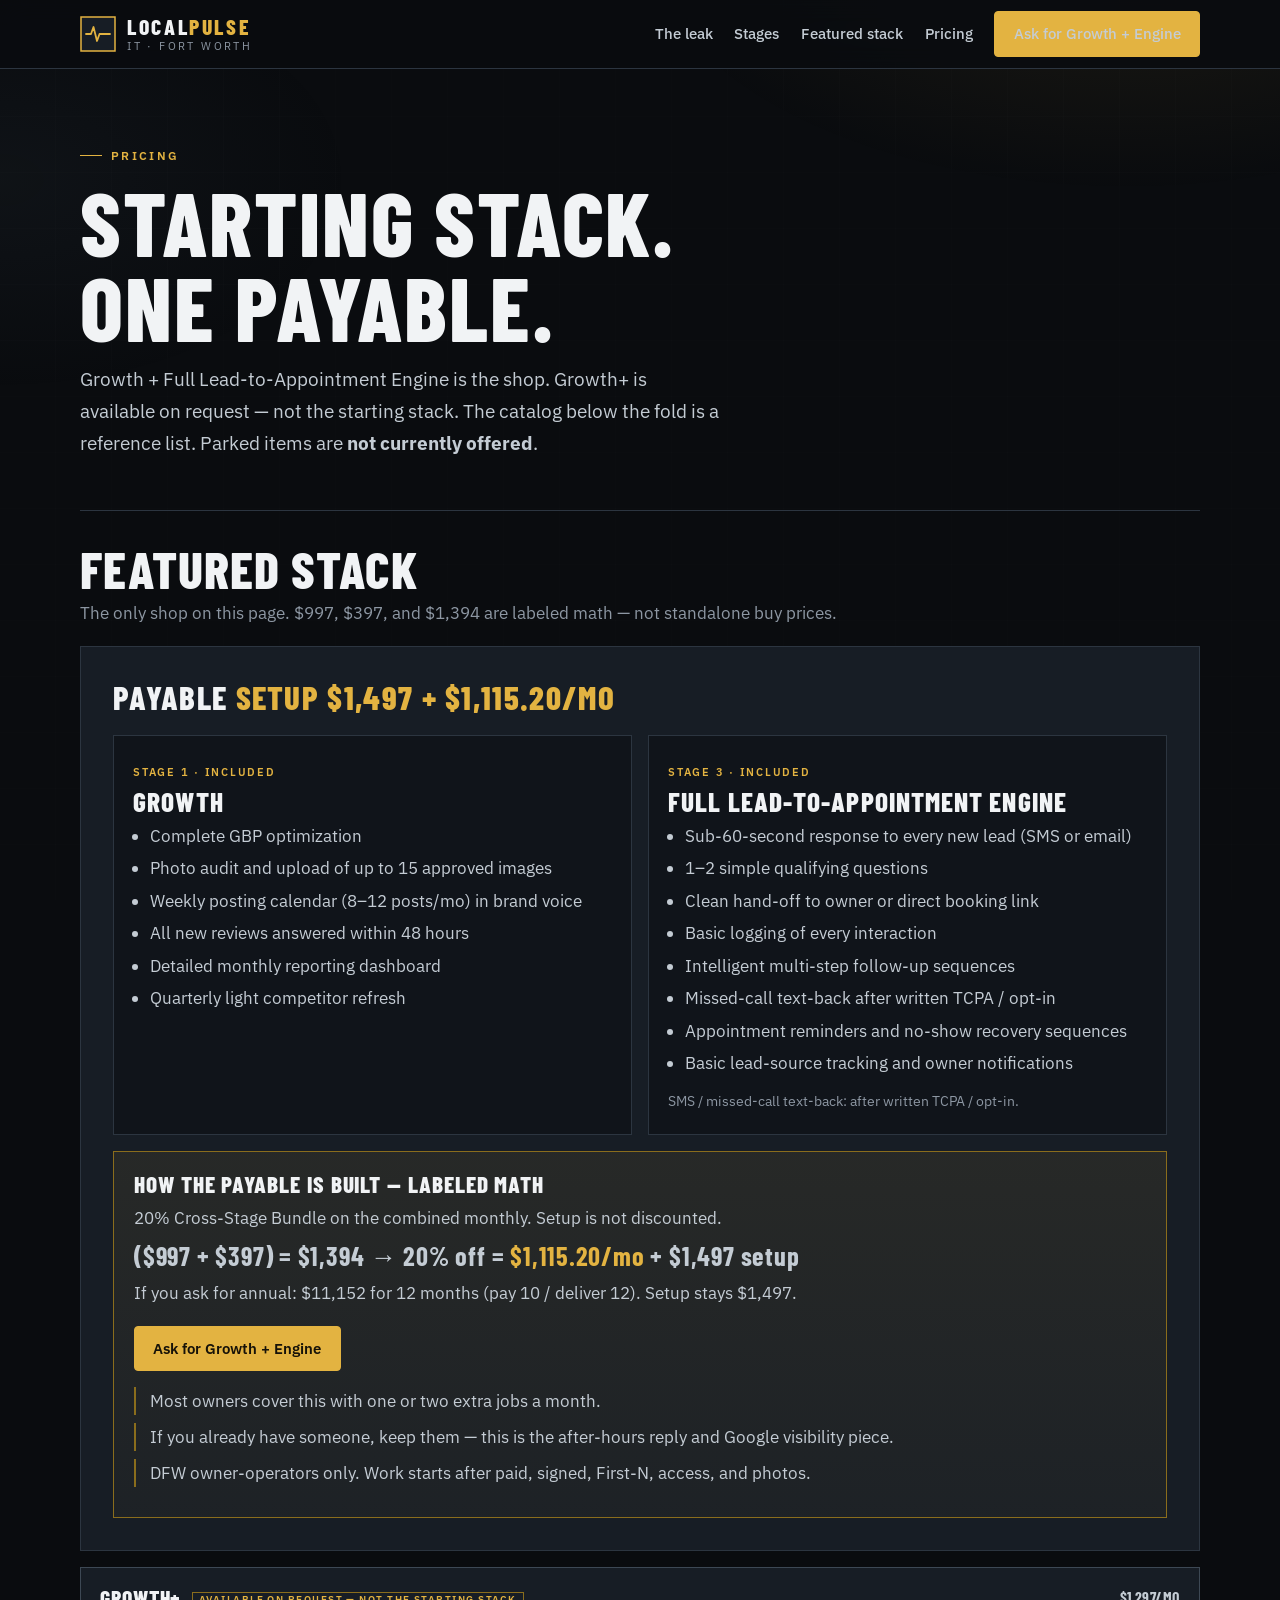
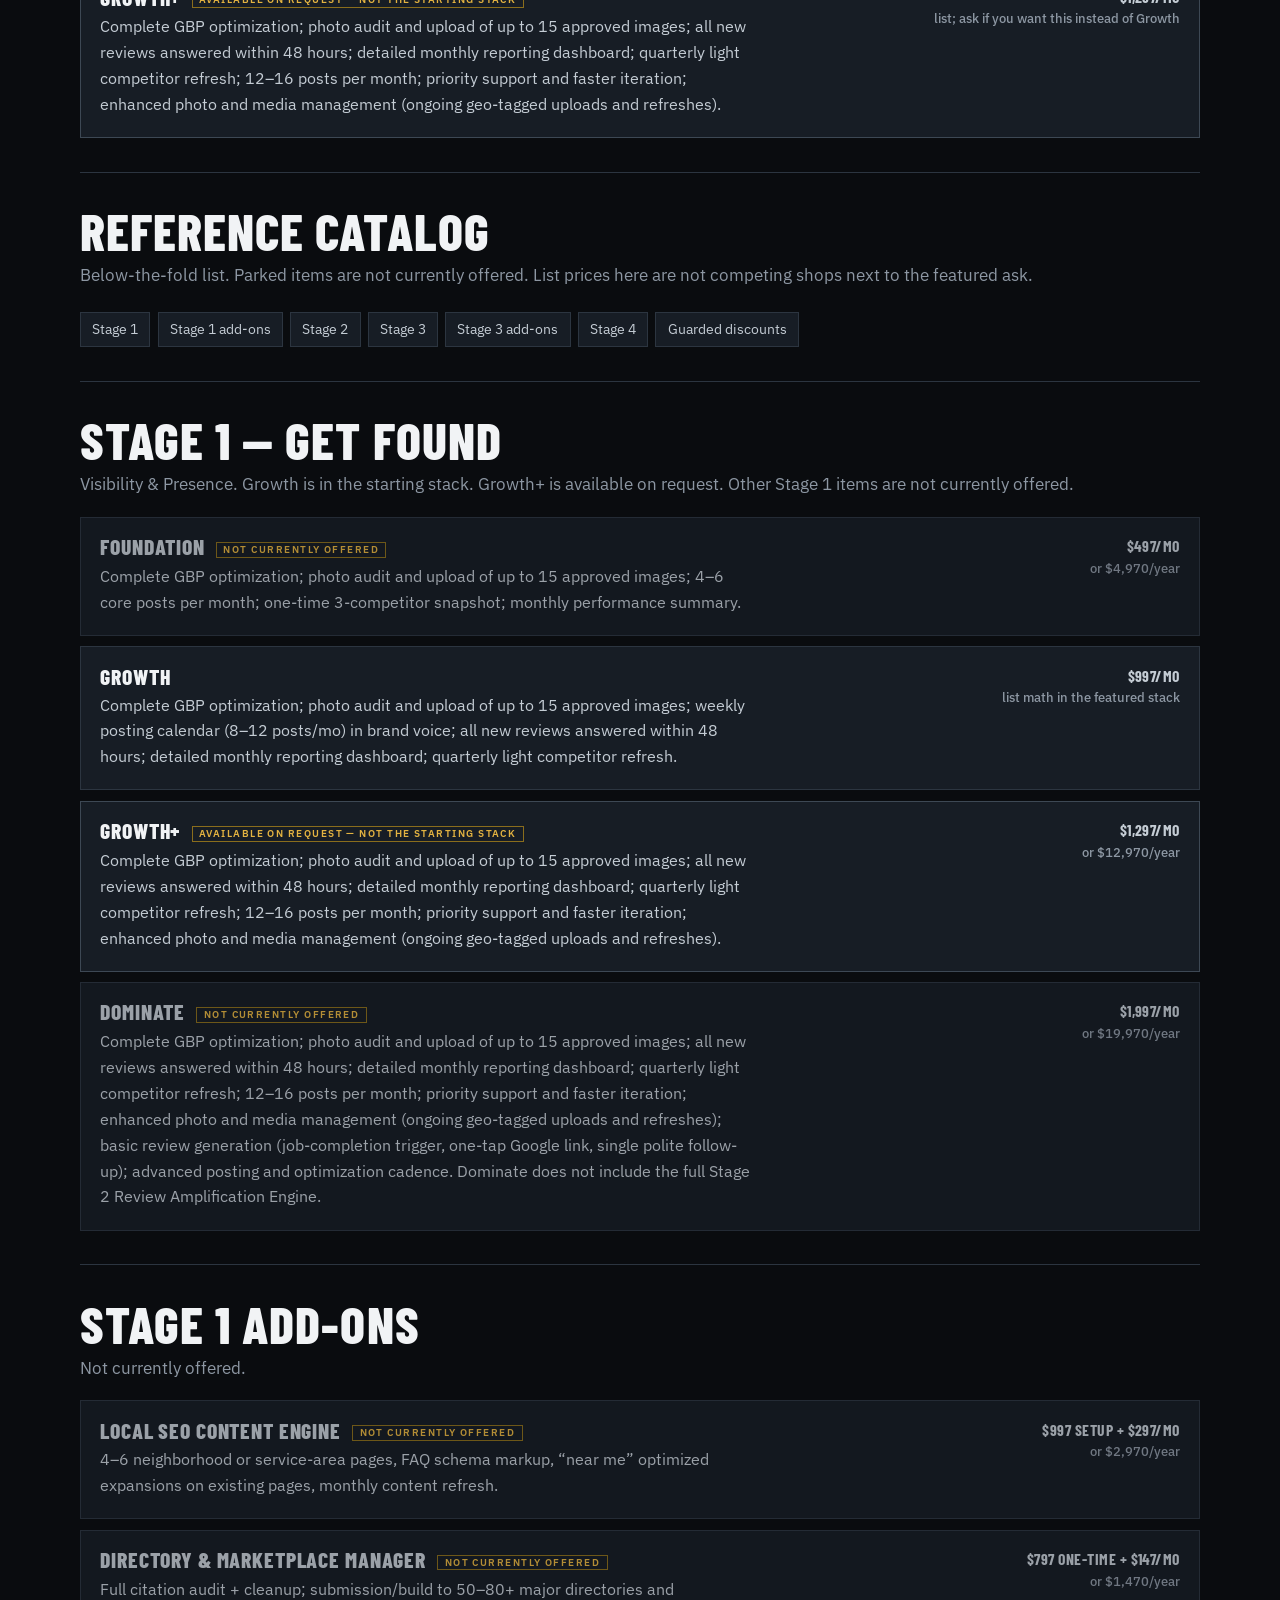
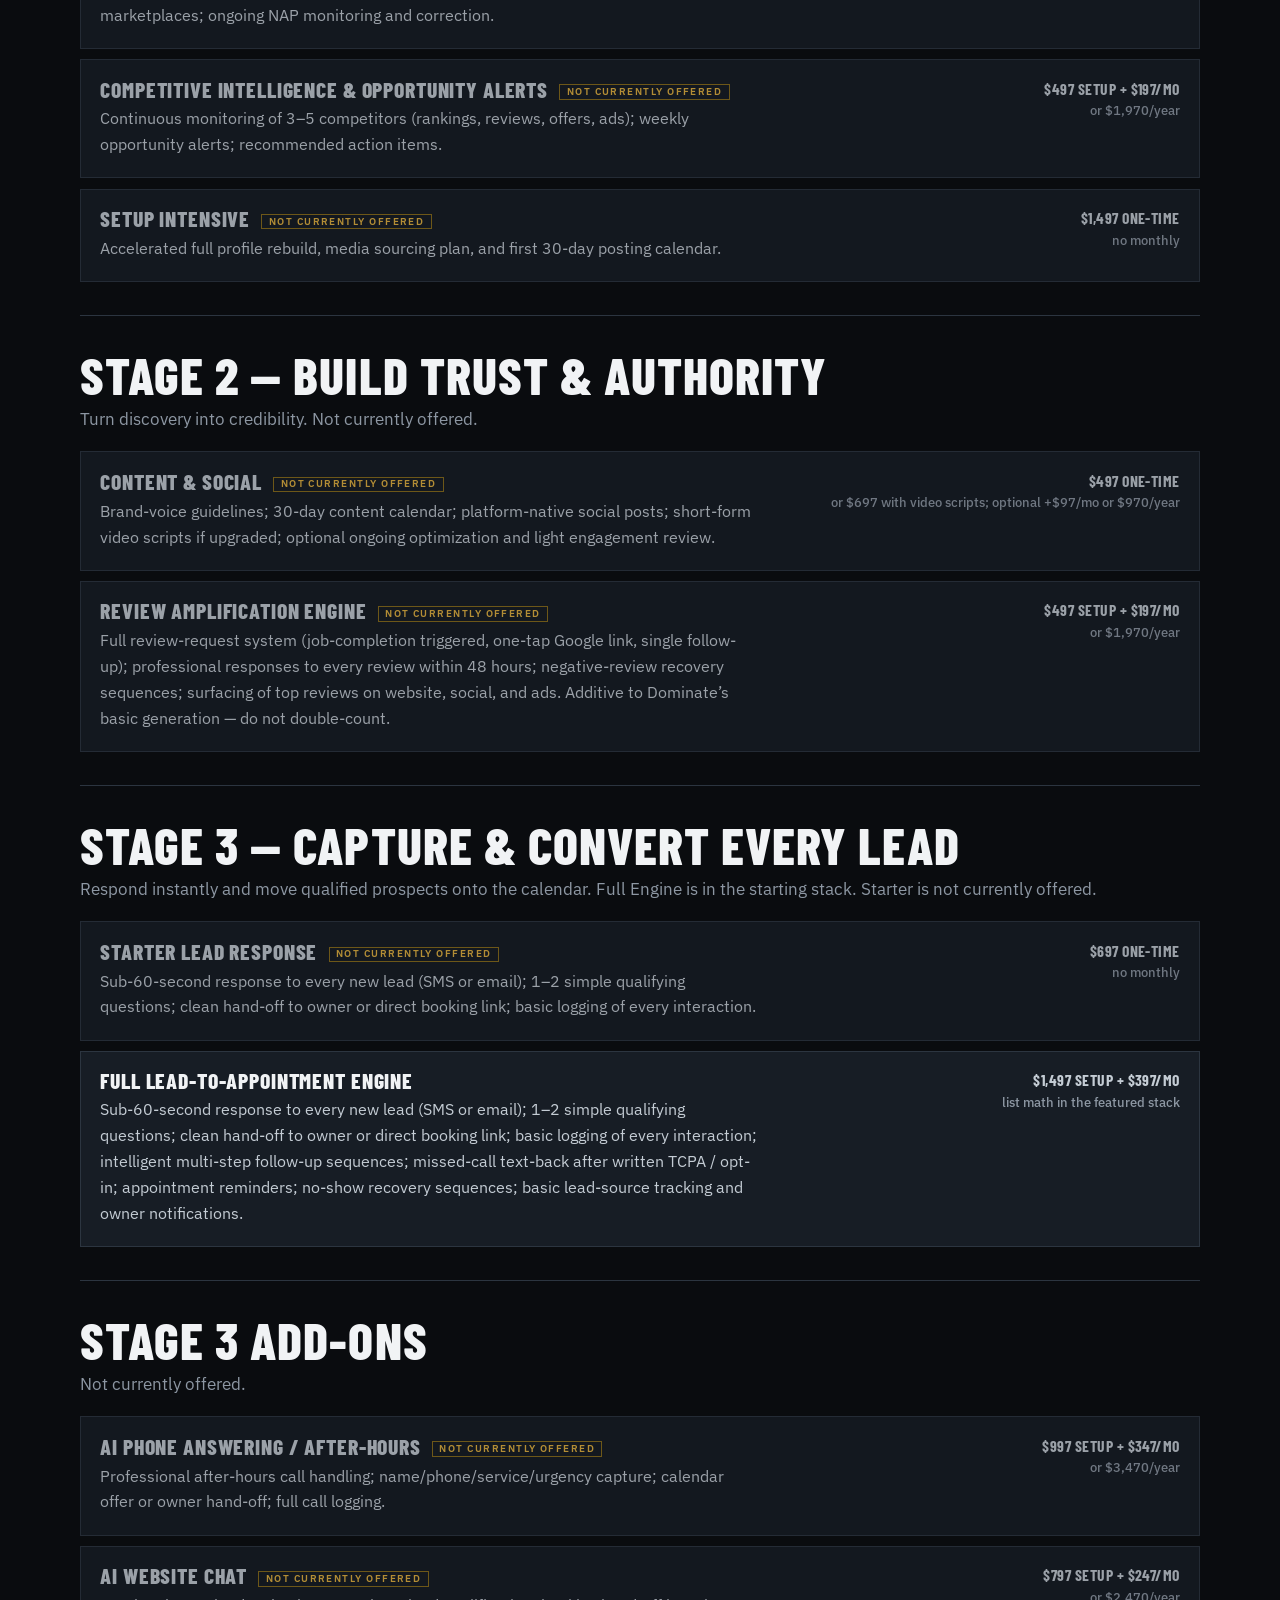
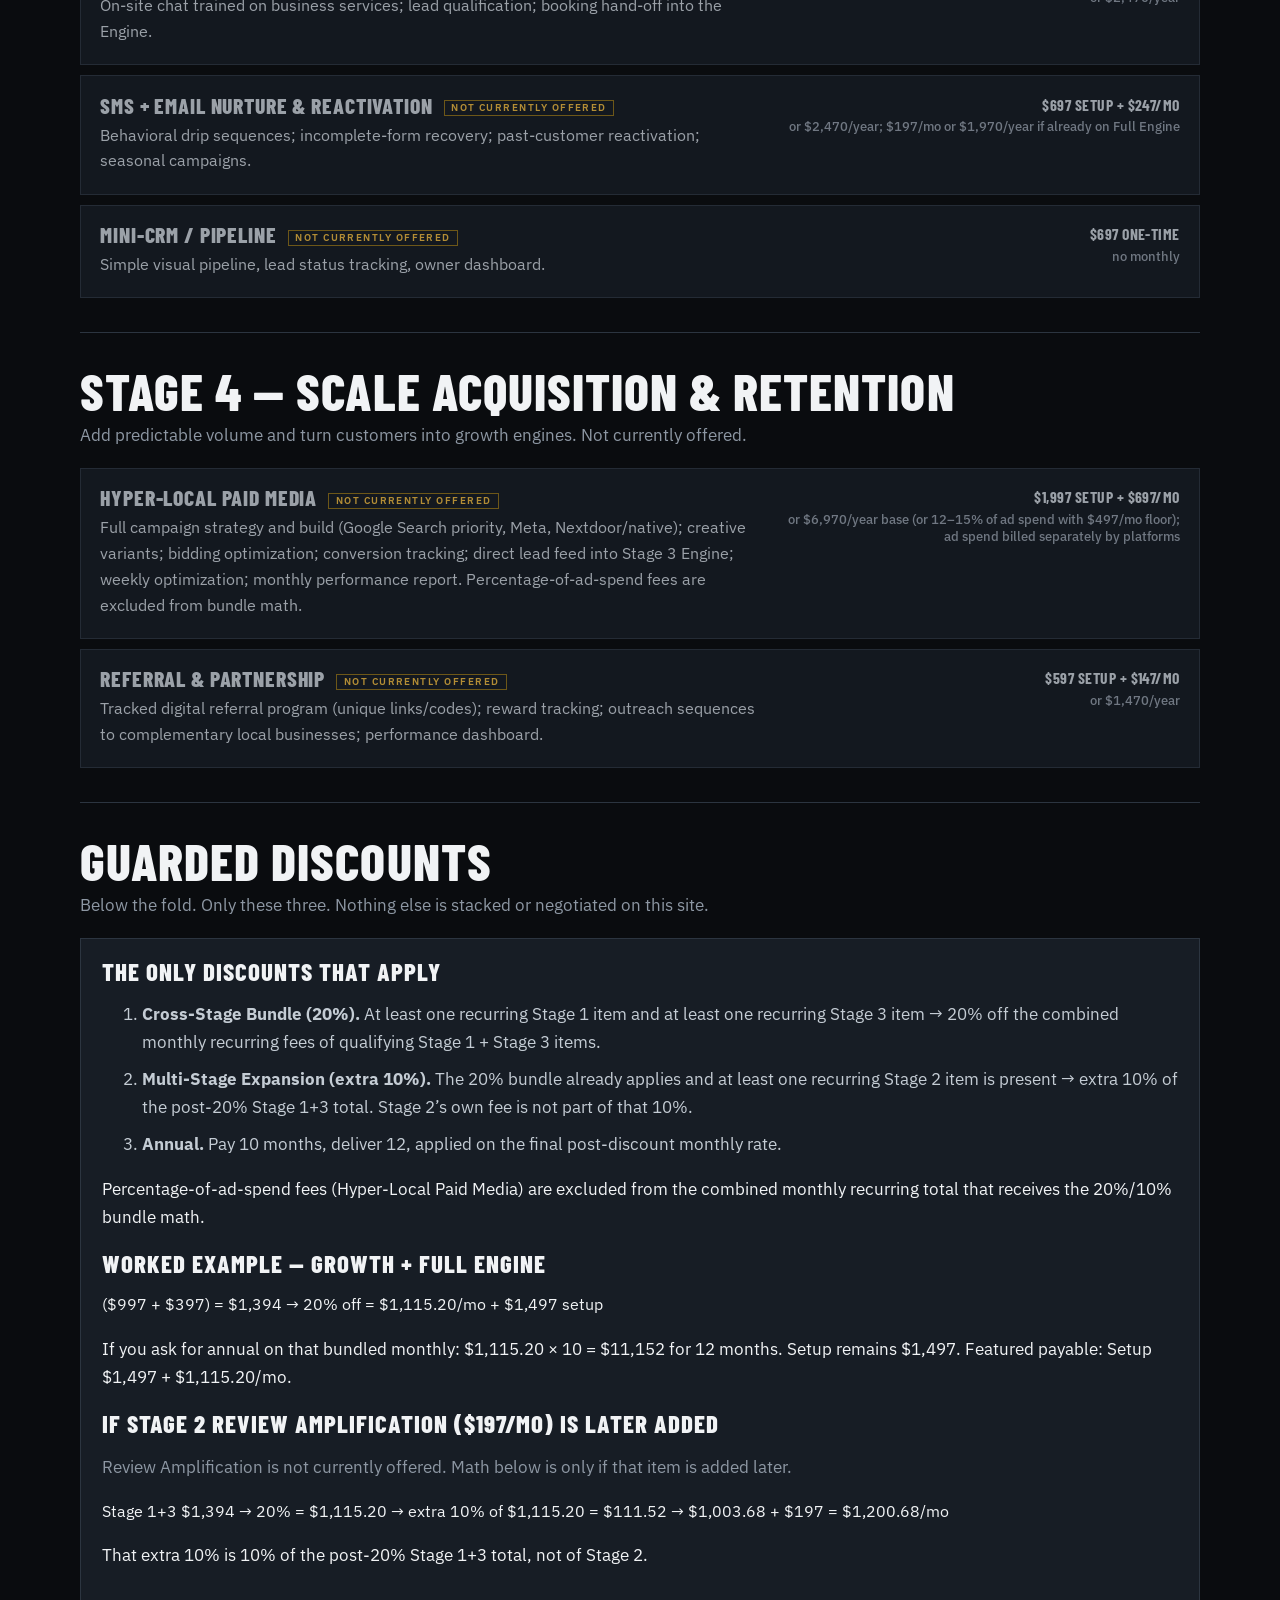
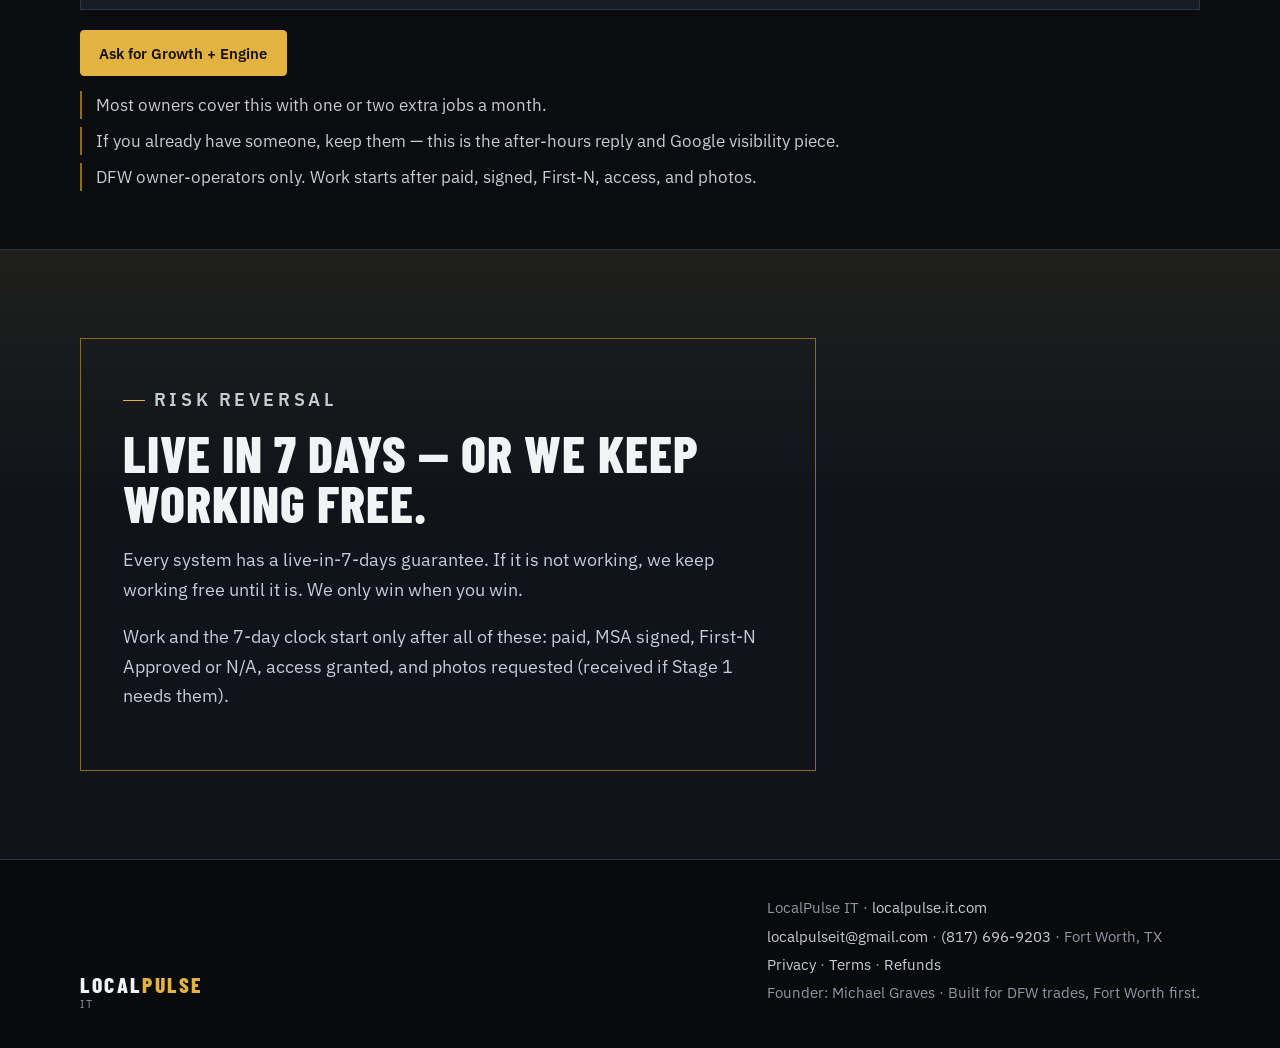
==== commit 3e54bec2: "Make Growth + Engine the only public shop. Replace nested Foundation/Starter bullets, collapse the f" ====
--- a/pricing.html
+++ b/pricing.html
@@ -4,7 +4,7 @@
   <meta charset="utf-8">
   <meta name="viewport" content="width=device-width, initial-scale=1">
   <title>Pricing — LocalPulse IT</title>
-  <meta name="description" content="LocalPulse IT pricing. Current offer: Growth, Growth+, and Full Lead-to-Appointment Engine. Fort Worth and DFW trades. Guarded discounts only.">
+  <meta name="description" content="LocalPulse IT starting stack: Growth + Full Lead-to-Appointment Engine. Setup $1,497 + $1,115.20/mo after 20% Cross-Stage Bundle. Fort Worth and DFW trades.">
   <link rel="canonical" href="https://localpulse.it.com/pricing.html">
   <meta name="theme-color" content="#0a0c0f">
   <meta property="og:type" content="website">
@@ -12,7 +12,7 @@
   <meta property="og:site_name" content="LocalPulse IT">
   <meta property="og:url" content="https://localpulse.it.com/pricing.html">
   <meta property="og:title" content="Pricing — LocalPulse IT">
-  <meta property="og:description" content="Current LocalPulse IT offer: Growth, Growth+, Full Engine. Other Stage items listed as not currently offered.">
+  <meta property="og:description" content="Starting stack: Growth + Full Engine. Setup $1,497 + $1,115.20/mo. Other Stage items listed as not currently offered.">
   <meta property="og:image" content="https://localpulse.it.com/assets/og.png">
   <meta name="twitter:card" content="summary_large_image">
   <link rel="icon" href="assets/favicon.svg" type="image/svg+xml">
@@ -44,7 +44,7 @@
         <a href="index.html#stages">Stages</a>
         <a href="index.html#stack">Featured stack</a>
         <a href="pricing.html">Pricing</a>
-        <a class="btn btn-amber" href="mailto:localpulseit@gmail.com?subject=LocalPulse%20IT%20pricing">Email us</a>
+        <a class="btn btn-amber" href="mailto:localpulseit@gmail.com?subject=Growth%20%2B%20Engine%20%E2%80%94%20DFW&amp;body=Trade%3A%0ACity%20%2F%20zip%3A%0AOwner%20name%3A%0A">Ask for Growth + Engine</a>
       </nav>
     </div>
   </header>
@@ -53,10 +53,74 @@
     <section class="page-hero">
       <div class="wrap">
         <p class="kicker">Pricing</p>
-        <h1>Current offer.<br>Exact dollars.</h1>
-        <p class="lede">Growth, Growth+, and Full Lead-to-Appointment Engine are the current offer. Other Stage items below are listed for reference and are <strong>not currently offered</strong>. Contact <a href="mailto:localpulseit@gmail.com">localpulseit@gmail.com</a>.</p>
-        <nav class="toc" aria-label="Pricing sections">
-          <a href="#current">Current offer</a>
+        <h1>Starting stack.<br>One payable.</h1>
+        <p class="lede">Growth + Full Lead-to-Appointment Engine is the shop. Growth+ is available on request — not the starting stack. The catalog below the fold is a reference list. Parked items are <strong>not currently offered</strong>.</p>
+      </div>
+    </section>
+
+    <div class="wrap catalog">
+      <section class="stage-block" id="current">
+        <h2>Featured stack</h2>
+        <p class="muted">The only shop on this page. $997, $397, and $1,394 are labeled math — not standalone buy prices.</p>
+        <div class="stack-panel">
+          <p class="payable">Payable <span class="amt">Setup $1,497 + $1,115.20/mo</span></p>
+          <div class="stack-cols">
+            <article class="offer">
+              <span class="tag">Stage 1 · included</span>
+              <h3>Growth</h3>
+              <ul>
+                <li>Complete GBP optimization</li>
+                <li>Photo audit and upload of up to 15 approved images</li>
+                <li>Weekly posting calendar (8–12 posts/mo) in brand voice</li>
+                <li>All new reviews answered within 48 hours</li>
+                <li>Detailed monthly reporting dashboard</li>
+                <li>Quarterly light competitor refresh</li>
+              </ul>
+            </article>
+            <article class="offer">
+              <span class="tag">Stage 3 · included</span>
+              <h3>Full Lead-to-Appointment Engine</h3>
+              <ul>
+                <li>Sub-60-second response to every new lead (SMS or email)</li>
+                <li>1–2 simple qualifying questions</li>
+                <li>Clean hand-off to owner or direct booking link</li>
+                <li>Basic logging of every interaction</li>
+                <li>Intelligent multi-step follow-up sequences</li>
+                <li>Missed-call text-back after written TCPA / opt-in</li>
+                <li>Appointment reminders and no-show recovery sequences</li>
+                <li>Basic lead-source tracking and owner notifications</li>
+              </ul>
+              <p class="tcpa-note">SMS / missed-call text-back: after written TCPA / opt-in.</p>
+            </article>
+          </div>
+          <div class="math">
+            <h3>How the payable is built — labeled math</h3>
+            <p>20% Cross-Stage Bundle on the combined monthly. Setup is not discounted.</p>
+            <p class="math-eq">($997 + $397) = $1,394 → 20% off = <span class="result">$1,115.20/mo</span> + $1,497 setup</p>
+            <p>If you ask for annual: $11,152 for 12 months (pay 10 / deliver 12). Setup stays $1,497.</p>
+            <div class="ask-close">
+              <a class="btn btn-amber" href="mailto:localpulseit@gmail.com?subject=Growth%20%2B%20Engine%20%E2%80%94%20DFW&amp;body=Trade%3A%0ACity%20%2F%20zip%3A%0AOwner%20name%3A%0A">Ask for Growth + Engine</a>
+              <ul class="ask-notes">
+                <li>Most owners cover this with one or two extra jobs a month.</li>
+                <li>If you already have someone, keep them — this is the after-hours reply and Google visibility piece.</li>
+                <li>DFW owner-operators only. Work starts after paid, signed, First-N, access, and photos.</li>
+              </ul>
+            </div>
+          </div>
+        </div>
+        <article class="prow request" style="margin-top:1rem">
+          <div>
+            <h3>Growth+ <span class="badge">Available on request — not the starting stack</span></h3>
+            <p>Complete GBP optimization; photo audit and upload of up to 15 approved images; all new reviews answered within 48 hours; detailed monthly reporting dashboard; quarterly light competitor refresh; 12–16 posts per month; priority support and faster iteration; enhanced photo and media management (ongoing geo-tagged uploads and refreshes).</p>
+          </div>
+          <p class="pprice">$1,297/mo<br><span>list; ask if you want this instead of Growth</span></p>
+        </article>
+      </section>
+
+      <section class="stage-block" id="catalog">
+        <h2>Reference catalog</h2>
+        <p class="muted">Below-the-fold list. Parked items are not currently offered. List prices here are not competing shops next to the featured ask.</p>
+        <nav class="toc" aria-label="Catalog sections">
           <a href="#stage-1">Stage 1</a>
           <a href="#stage-1-addons">Stage 1 add-ons</a>
           <a href="#stage-2">Stage 2</a>
@@ -65,41 +129,11 @@
           <a href="#stage-4">Stage 4</a>
           <a href="#discounts">Guarded discounts</a>
         </nav>
-      </div>
-    </section>
-
-    <div class="wrap catalog">
-      <section class="stage-block" id="current">
-        <h2>Current offer</h2>
-        <p class="muted">What you can buy now. Featured bundle: Setup $1,497 + $1,115.20/mo.</p>
-        <div class="plist">
-          <article class="prow">
-            <div>
-              <h3>Growth</h3>
-              <p>Everything in Foundation; weekly posting calendar (8–12 posts/mo) in brand voice; all new reviews answered within 48 hours; detailed monthly reporting dashboard; quarterly light competitor refresh.</p>
-            </div>
-            <p class="pprice">$997/mo<br><span>or $9,970/year</span></p>
-          </article>
-          <article class="prow">
-            <div>
-              <h3>Growth+</h3>
-              <p>Everything in Growth; 12–16 posts per month; priority support and faster iteration; enhanced photo and media management (ongoing geo-tagged uploads and refreshes).</p>
-            </div>
-            <p class="pprice">$1,297/mo<br><span>or $12,970/year</span></p>
-          </article>
-          <article class="prow">
-            <div>
-              <h3>Full Lead-to-Appointment Engine</h3>
-              <p>Everything in Starter; intelligent multi-step follow-up sequences; missed-call text-back; appointment reminders; no-show recovery sequences; basic lead-source tracking and owner notifications.</p>
-            </div>
-            <p class="pprice">$1,497 setup + $397/mo<br><span>or $3,970/year</span></p>
-          </article>
-        </div>
       </section>
 
       <section class="stage-block" id="stage-1">
         <h2>Stage 1 — Get Found</h2>
-        <p class="muted">Visibility &amp; Presence. Growth and Growth+ are current. Other Stage 1 items are not currently offered.</p>
+        <p class="muted">Visibility &amp; Presence. Growth is in the starting stack. Growth+ is available on request. Other Stage 1 items are not currently offered.</p>
         <div class="plist">
           <article class="prow parked">
             <div>
@@ -112,15 +146,15 @@
           <article class="prow">
             <div>
               <h3>Growth</h3>
-              <p>Everything in Foundation; weekly posting calendar (8–12 posts/mo) in brand voice; all new reviews answered within 48 hours; detailed monthly reporting dashboard; quarterly light competitor refresh.</p>
-            </div>
-            <p class="pprice">$997/mo<br><span>or $9,970/year</span></p>
-          </article>
-
-          <article class="prow">
-            <div>
-              <h3>Growth+</h3>
-              <p>Everything in Growth; 12–16 posts per month; priority support and faster iteration; enhanced photo and media management (ongoing geo-tagged uploads and refreshes).</p>
+              <p>Complete GBP optimization; photo audit and upload of up to 15 approved images; weekly posting calendar (8–12 posts/mo) in brand voice; all new reviews answered within 48 hours; detailed monthly reporting dashboard; quarterly light competitor refresh.</p>
+            </div>
+            <p class="pprice">$997/mo<br><span>list math in the featured stack</span></p>
+          </article>
+
+          <article class="prow request">
+            <div>
+              <h3>Growth+ <span class="badge">Available on request — not the starting stack</span></h3>
+              <p>Complete GBP optimization; photo audit and upload of up to 15 approved images; all new reviews answered within 48 hours; detailed monthly reporting dashboard; quarterly light competitor refresh; 12–16 posts per month; priority support and faster iteration; enhanced photo and media management (ongoing geo-tagged uploads and refreshes).</p>
             </div>
             <p class="pprice">$1,297/mo<br><span>or $12,970/year</span></p>
           </article>
@@ -128,7 +162,7 @@
           <article class="prow parked">
             <div>
               <h3>Dominate <span class="badge">Not currently offered</span></h3>
-              <p>Everything in Growth+; basic review generation (job-completion trigger, one-tap Google link, single polite follow-up); advanced posting and optimization cadence. Dominate does not include the full Stage 2 Review Amplification Engine.</p>
+              <p>Complete GBP optimization; photo audit and upload of up to 15 approved images; all new reviews answered within 48 hours; detailed monthly reporting dashboard; quarterly light competitor refresh; 12–16 posts per month; priority support and faster iteration; enhanced photo and media management (ongoing geo-tagged uploads and refreshes); basic review generation (job-completion trigger, one-tap Google link, single polite follow-up); advanced posting and optimization cadence. Dominate does not include the full Stage 2 Review Amplification Engine.</p>
             </div>
             <p class="pprice">$1,997/mo<br><span>or $19,970/year</span></p>
           </article>
@@ -200,7 +234,7 @@
 
       <section class="stage-block" id="stage-3">
         <h2>Stage 3 — Capture &amp; Convert Every Lead</h2>
-        <p class="muted">Respond instantly and move qualified prospects onto the calendar. Full Engine is current. Starter is not currently offered.</p>
+        <p class="muted">Respond instantly and move qualified prospects onto the calendar. Full Engine is in the starting stack. Starter is not currently offered.</p>
         <div class="plist">
           <article class="prow parked">
             <div>
@@ -213,9 +247,9 @@
           <article class="prow">
             <div>
               <h3>Full Lead-to-Appointment Engine</h3>
-              <p>Everything in Starter; intelligent multi-step follow-up sequences; missed-call text-back; appointment reminders; no-show recovery sequences; basic lead-source tracking and owner notifications.</p>
-            </div>
-            <p class="pprice">$1,497 setup + $397/mo<br><span>or $3,970/year</span></p>
+              <p>Sub-60-second response to every new lead (SMS or email); 1–2 simple qualifying questions; clean hand-off to owner or direct booking link; basic logging of every interaction; intelligent multi-step follow-up sequences; missed-call text-back after written TCPA / opt-in; appointment reminders; no-show recovery sequences; basic lead-source tracking and owner notifications.</p>
+            </div>
+            <p class="pprice">$1,497 setup + $397/mo<br><span>list math in the featured stack</span></p>
           </article>
 
         </div>
@@ -285,7 +319,7 @@
 
       <section class="stage-block" id="discounts">
         <h2>Guarded discounts</h2>
-        <p class="muted">Only these three. Nothing else is stacked or negotiated on this site.</p>
+        <p class="muted">Below the fold. Only these three. Nothing else is stacked or negotiated on this site.</p>
         <div class="rules">
           <h3>The only discounts that apply</h3>
           <ol>
@@ -296,15 +330,19 @@
           <p>Percentage-of-ad-spend fees (Hyper-Local Paid Media) are excluded from the combined monthly recurring total that receives the 20%/10% bundle math.</p>
           <h3 style="margin-top:1.3rem">Worked example — Growth + Full Engine</h3>
           <p class="mono">($997 + $397) = $1,394 → 20% off = $1,115.20/mo + $1,497 setup</p>
-          <p>Annual on that bundled monthly: $1,115.20 × 10 = $11,152 for 12 months. Setup remains $1,497. Featured bundle: Setup $1,497 + $1,115.20/mo.</p>
+          <p>If you ask for annual on that bundled monthly: $1,115.20 × 10 = $11,152 for 12 months. Setup remains $1,497. Featured payable: Setup $1,497 + $1,115.20/mo.</p>
           <h3 style="margin-top:1.3rem">If Stage 2 Review Amplification ($197/mo) is later added</h3>
           <p class="muted">Review Amplification is not currently offered. Math below is only if that item is added later.</p>
           <p class="mono">Stage 1+3 $1,394 → 20% = $1,115.20 → extra 10% of $1,115.20 = $111.52 → $1,003.68 + $197 = $1,200.68/mo</p>
           <p>That extra 10% is 10% of the post-20% Stage 1+3 total, not of Stage 2.</p>
         </div>
-        <div class="stack-actions" style="margin-top:1.25rem">
-          <a class="btn btn-amber" href="mailto:localpulseit@gmail.com?subject=LocalPulse%20IT%20%E2%80%94%20quote">Email for a quote</a>
-          <a class="btn btn-ghost" href="index.html#stack">Back to the featured stack</a>
+        <div class="ask-close" style="margin-top:1.25rem">
+          <a class="btn btn-amber" href="mailto:localpulseit@gmail.com?subject=Growth%20%2B%20Engine%20%E2%80%94%20DFW&amp;body=Trade%3A%0ACity%20%2F%20zip%3A%0AOwner%20name%3A%0A">Ask for Growth + Engine</a>
+          <ul class="ask-notes">
+            <li>Most owners cover this with one or two extra jobs a month.</li>
+            <li>If you already have someone, keep them — this is the after-hours reply and Google visibility piece.</li>
+            <li>DFW owner-operators only. Work starts after paid, signed, First-N, access, and photos.</li>
+          </ul>
         </div>
       </section>
     </div>
--- a/css/styles.css
+++ b/css/styles.css
@@ -385,6 +385,72 @@
   margin-bottom: 0.35rem;
 }
 
+.stage-legend {
+  list-style: none;
+  margin: 0;
+  padding: 0;
+  max-width: 40rem;
+  border-top: 1px solid var(--line);
+}
+.stage-legend li {
+  display: grid;
+  grid-template-columns: 2.2rem 1fr;
+  gap: 0.75rem;
+  align-items: baseline;
+  padding: 0.7rem 0;
+  border-bottom: 1px solid var(--line);
+  color: var(--text-2);
+  font-size: 0.98rem;
+}
+.stage-legend span {
+  font-family: var(--display);
+  font-weight: 800;
+  font-size: 1.25rem;
+  color: var(--amber);
+  letter-spacing: 0.04em;
+}
+.stage-legend strong {
+  display: block;
+  color: var(--text);
+  font-weight: 600;
+  margin-bottom: 0.15rem;
+}
+
+.payable {
+  font-family: var(--display);
+  font-weight: 800;
+  font-size: clamp(1.45rem, 3.4vw, 2.05rem);
+  letter-spacing: 0.04em;
+  text-transform: uppercase;
+  line-height: 1.15;
+  margin: 0 0 1.15rem;
+}
+.payable .amt { color: var(--amber); }
+
+.tcpa-note {
+  margin: 0.75rem 0 0;
+  color: var(--muted);
+  font-size: 0.88rem;
+}
+
+.ask-close { margin-top: 1.15rem; }
+.ask-close-after {
+  margin-top: 2rem;
+  padding-top: 1.4rem;
+  border-top: 1px solid var(--line);
+}
+.ask-notes {
+  list-style: none;
+  margin: 0.95rem 0 0;
+  padding: 0;
+}
+.ask-notes li {
+  color: var(--text-2);
+  margin: 0.5rem 0;
+  padding-left: 0.85rem;
+  border-left: 2px solid var(--amber-d);
+}
+
 /* Featured stack */
 .stack-panel {
   background: var(--bg-3);
@@ -648,6 +714,9 @@
   opacity: 0.78;
 }
 .prow.parked h3 { color: var(--text-2); }
+.prow.request {
+  border-color: var(--line-2);
+}
 
 /* ——— Mobile ——— */
 @media (max-width: 880px) {
